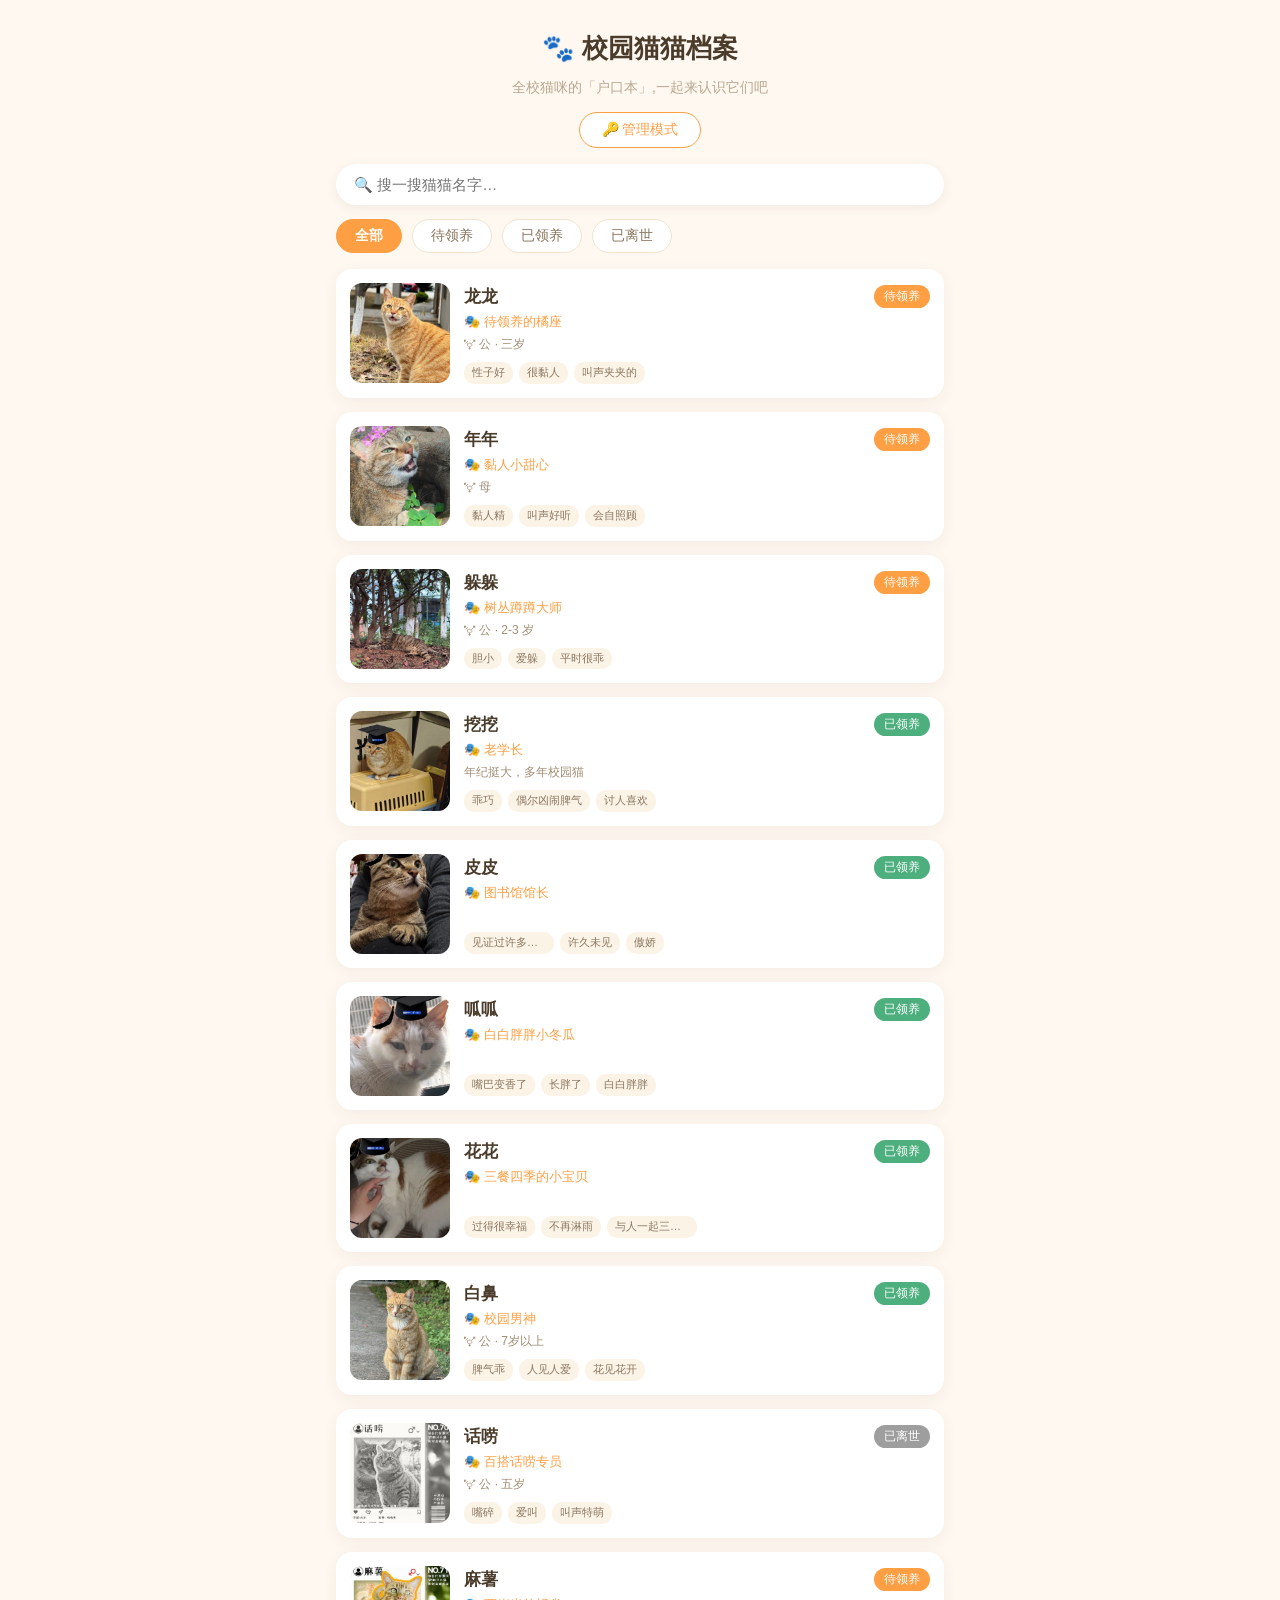
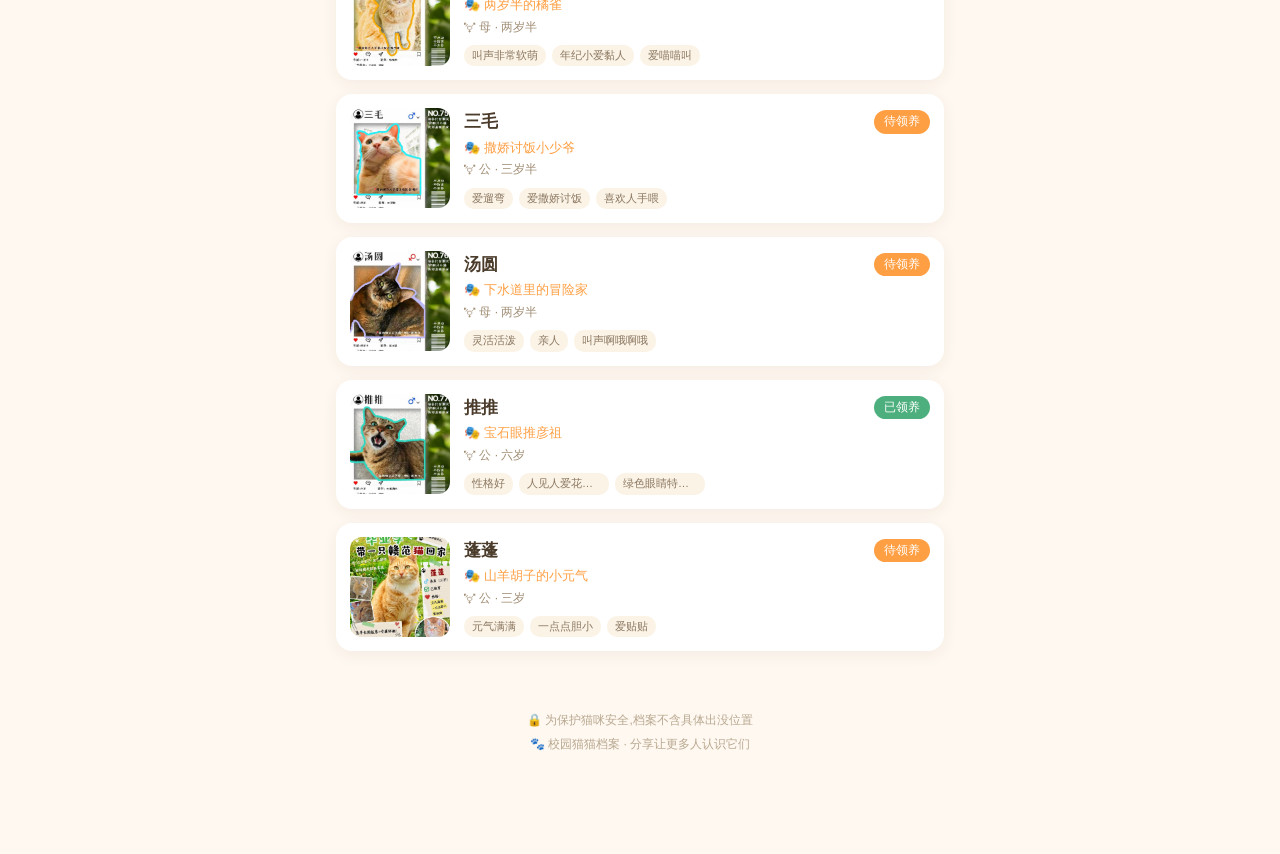
==== index.html @ cf258657 "fix: 重命名 app-v2.js 彻底绕过 CDN 缓存" ====
<!DOCTYPE html>
<html lang="zh-CN">
<head>
    <meta charset="UTF-8">
    <meta name="viewport" content="width=device-width, initial-scale=1.0, viewport-fit=cover">
    <meta name="description" content="校园猫猫档案 - 全校猫咪的户口本,认识每一只校园猫咪">
    <title>🐾 校园猫猫档案</title>
    <link rel="stylesheet" href="styles.css">
</head>
<body>

    <header class="header">
        <h1 class="header-title">🐾 校园猫猫档案</h1>
        <p class="header-sub">全校猫咪的「户口本」,一起来认识它们吧</p>
        <button class="admin-toggle" id="adminToggle">🔑 管理模式</button>
    </header>

    <div class="search-box">
        <input id="searchInput" class="search-input" type="search" placeholder="🔍 搜一搜猫猫名字…" autocomplete="off">
    </div>

    <nav class="filters" id="filters">
        <button class="chip active" data-filter="全部">全部</button>
        <button class="chip" data-filter="待领养">待领养</button>
        <button class="chip" data-filter="已领养">已领养</button>
        <button class="chip" data-filter="已离世">已离世</button>
    </nav>

    <div class="loading" id="loadingBox">🐾 正在加载档案…</div>
    <div class="error-box hidden" id="errorBox">数据加载失败</div>

    <main class="list" id="catList"></main>

    <div class="empty hidden" id="emptyBox">
        <div class="empty-icon">🐱</div>
        <p>没有找到符合条件的猫猫</p>
    </div>

    <footer class="footer">
        <p>🔒 为保护猫咪安全,档案不含具体出没位置</p>
        <p>🐾 校园猫猫档案 · 分享让更多人认识它们</p>
    </footer>

    <!-- 详情弹层 -->
    <div class="modal hidden" id="detailModal">
        <div class="modal-content" id="modalContent"></div>
    </div>

    <!-- 密码弹层 -->
    <div class="modal modal-narrow hidden" id="passwordModal">
        <div class="modal-content">
            <button class="modal-close" id="passwordClose">✕</button>
            <div style="padding: 20px;">
                <div class="form-title">🔑 管理模式</div>
                <p class="form-tip">输入管理员密码后可新增、编辑、删除猫猫档案</p>
                <input id="passwordInput" class="form-input" type="password" placeholder="管理员密码" autocomplete="off" style="border:1px solid #E3D3B8;">
                <div class="form-error hidden" id="passwordError"></div>
                <div class="btn-row" style="margin-top: 16px;">
                    <button class="btn-ghost" id="passwordCancel">取消</button>
                    <button class="btn-primary" id="passwordConfirm">进入管理</button>
                </div>
                <div style="margin-top: 16px; padding-top: 16px; border-top: 1px dashed #F3E9D8; font-size: 12px; color: #B8A890; line-height: 1.6;">
                    ⚙️ 首次使用需在 <code>config.js</code> 中填入 GitHub Token。<br>
                    Token 权限:Contents (Read and Write)。
                </div>
            </div>
        </div>
    </div>

    <!-- 编辑弹层 -->
    <div class="modal hidden" id="editModal">
        <div class="modal-content" id="editContent"></div>
    </div>

    <script src="config.js?v=2"></script>
    <script src="data.js?v=2"></script>
    <script src="app-v2.js"></script>
</body>
</html>
---- styles.css ----
/* styles.css —— 校园猫猫档案网页版样式(暖橙主题) */
* {
    margin: 0;
    padding: 0;
    box-sizing: border-box;
    -webkit-tap-highlight-color: transparent;
}

:root {
    --primary: #FF9F43;
    --bg: #FFF8F0;
    --text: #4A3B2A;
    --text-sub: #A08D74;
    --text-light: #B8A890;
    --card: #FFFFFF;
    --green: #4CAF7D;
    --gray: #9E9E9E;
    --blue: #8E9BC4;
    --danger: #D9534F;
}

html { font-size: 16px; }

body {
    font-family: -apple-system, BlinkMacSystemFont, "PingFang SC", "Hiragino Sans GB",
        "Microsoft YaHei", "Helvetica Neue", Arial, sans-serif;
    background: var(--bg);
    color: var(--text);
    line-height: 1.6;
    max-width: 640px;
    margin: 0 auto;
    min-height: 100vh;
    padding-bottom: 80px;
}

img { display: block; max-width: 100%; }

.header {
    padding: 28px 20px 16px;
    text-align: center;
    position: relative;
}
.header-title {
    font-size: 26px;
    font-weight: 800;
    color: var(--text);
}
.header-sub {
    margin-top: 6px;
    font-size: 14px;
    color: var(--text-light);
}

.admin-toggle {
    margin-top: 14px;
    padding: 8px 22px;
    border-radius: 20px;
    border: 1.5px solid var(--primary);
    background: #fff;
    color: var(--primary);
    font-size: 14px;
    cursor: pointer;
}
.admin-toggle.admin-active {
    background: var(--text);
    border-color: var(--text);
    color: #fff;
}

.search-box { padding: 0 16px 14px; }
.search-input {
    width: 100%;
    padding: 12px 18px;
    font-size: 15px;
    border: none;
    border-radius: 24px;
    background: var(--card);
    box-shadow: 0 3px 12px rgba(74, 59, 42, 0.07);
    outline: none;
    color: var(--text);
}

.filters {
    display: flex;
    gap: 10px;
    padding: 0 16px 16px;
    flex-wrap: wrap;
}
.chip {
    padding: 7px 18px;
    border-radius: 20px;
    border: 1px solid #F0E4D2;
    background: var(--card);
    color: #8A7760;
    font-size: 14px;
    cursor: pointer;
}
.chip.active {
    background: var(--primary);
    border-color: var(--primary);
    color: #fff;
    font-weight: 600;
}

.list {
    padding: 0 16px;
    display: flex;
    flex-direction: column;
    gap: 14px;
}
.cat-card {
    display: flex;
    padding: 14px;
    background: var(--card);
    border-radius: 16px;
    box-shadow: 0 4px 16px rgba(74, 59, 42, 0.06);
    cursor: pointer;
    position: relative;
}
.cat-card:active { transform: scale(0.98); }
.cat-photo-wrap {
    width: 100px;
    height: 100px;
    flex-shrink: 0;
    border-radius: 12px;
    overflow: hidden;
    background: #F5EDDF;
}
.cat-photo {
    width: 100%;
    height: 100%;
    object-fit: cover;
}
.cat-photo.passed { filter: grayscale(100%); opacity: 0.75; }
.cat-info {
    flex: 1;
    min-width: 0;
    margin-left: 14px;
    display: flex;
    flex-direction: column;
}
.cat-name-row {
    display: flex;
    align-items: center;
    justify-content: space-between;
    gap: 8px;
}
.cat-name {
    font-size: 17px;
    font-weight: 700;
    overflow: hidden;
    text-overflow: ellipsis;
    white-space: nowrap;
}
.badge {
    flex-shrink: 0;
    font-size: 12px;
    color: #fff;
    padding: 2px 10px;
    border-radius: 12px;
}
.badge-adoptable { background: var(--primary); }
.badge-adopted { background: var(--green); }
.badge-passed { background: var(--gray); }
.badge-other { background: var(--blue); }
.cat-title {
    margin-top: 2px;
    font-size: 13px;
    color: var(--primary);
    overflow: hidden;
    text-overflow: ellipsis;
    white-space: nowrap;
}
.cat-meta {
    margin-top: 2px;
    font-size: 12px;
    color: var(--text-sub);
}
.cat-tags {
    margin-top: auto;
    padding-top: 8px;
    display: flex;
    flex-wrap: wrap;
    gap: 6px;
}
.cat-tag {
    font-size: 11px;
    color: #8A7760;
    background: #FBF3E6;
    padding: 2px 8px;
    border-radius: 10px;
    max-width: 90px;
    overflow: hidden;
    text-overflow: ellipsis;
    white-space: nowrap;
}
.card-edit {
    position: absolute;
    top: 10px;
    right: 10px;
    padding: 4px 12px;
    background: rgba(255, 159, 67, 0.95);
    color: #fff;
    border: none;
    border-radius: 12px;
    font-size: 12px;
    cursor: pointer;
}

.empty {
    padding: 60px 20px;
    text-align: center;
    color: var(--text-light);
}
.empty-icon { font-size: 50px; margin-bottom: 12px; }

.loading, .error-box {
    text-align: center;
    padding: 40px 20px;
    color: var(--text-light);
    font-size: 14px;
}
.error-box { color: var(--danger); }

.modal {
    position: fixed;
    inset: 0;
    background: rgba(0, 0, 0, 0.5);
    z-index: 100;
    display: flex;
    align-items: flex-end;
    justify-content: center;
}
.modal-narrow { align-items: center; }
.modal-content {
    position: relative;
    width: 100%;
    max-width: 640px;
    max-height: 90vh;
    overflow-y: auto;
    background: var(--bg);
    border-radius: 20px 20px 0 0;
    animation: slideUp 0.25s ease-out;
}
.modal-narrow .modal-content {
    max-width: 480px;
    border-radius: 20px;
    margin: 0 16px;
    max-height: none;
}
@keyframes slideUp {
    from { transform: translateY(40px); opacity: 0.6; }
    to { transform: translateY(0); opacity: 1; }
}
.modal-close {
    position: absolute;
    top: 14px;
    right: 14px;
    width: 34px;
    height: 34px;
    border-radius: 50%;
    background: rgba(0, 0, 0, 0.45);
    color: #fff;
    border: none;
    font-size: 18px;
    line-height: 32px;
    text-align: center;
    cursor: pointer;
    z-index: 5;
}

.detail-hero {
    position: relative;
    height: 320px;
    overflow: hidden;
    background: #F5EDDF;
}
.detail-photo {
    width: 100%;
    height: 100%;
    object-fit: cover;
}
.detail-photo.passed { filter: grayscale(100%); opacity: 0.7; }
.detail-photo.placeholder {
    width: 100%;
    height: 100%;
    display: flex;
    align-items: center;
    justify-content: center;
    font-size: 100px;
    background: linear-gradient(135deg, #FFE9CF 0%, #FFC98F 100%);
    color: rgba(255, 255, 255, 0.5);
}
.detail-mask {
    position: absolute;
    left: 0;
    right: 0;
    bottom: 0;
    height: 120px;
    background: linear-gradient(transparent, rgba(0, 0, 0, 0.55));
}
.detail-hero-info {
    position: absolute;
    left: 20px;
    right: 20px;
    bottom: 16px;
    color: #fff;
}
.detail-name-row {
    display: flex;
    align-items: center;
    gap: 10px;
}
.detail-name {
    font-size: 26px;
    font-weight: 800;
    text-shadow: 0 2px 8px rgba(0, 0, 0, 0.4);
}
.detail-title {
    margin-top: 4px;
    font-size: 15px;
    color: #FFE9CF;
    text-shadow: 0 2px 6px rgba(0, 0, 0, 0.4);
}
.detail-card {
    background: var(--card);
    border-radius: 16px;
    padding: 16px 18px;
    margin: 14px 16px 0;
    box-shadow: 0 4px 16px rgba(74, 59, 42, 0.05);
}
.detail-section-title {
    font-size: 15px;
    font-weight: 700;
    margin-bottom: 10px;
}
.detail-info-row {
    display: flex;
    padding: 7px 0;
    border-bottom: 1px dashed #F3E9D8;
    font-size: 14px;
}
.detail-info-row:last-child { border-bottom: none; }
.detail-label { width: 96px; color: var(--text-sub); flex-shrink: 0; }
.detail-value { flex: 1; }
.detail-value.neutered-yes { color: var(--green); font-weight: 600; }
.detail-value.neutered-no { color: #E5734F; font-weight: 600; }

.detail-tags {
    display: flex;
    flex-wrap: wrap;
    gap: 8px;
}
.detail-tag {
    background: #FFF1DC;
    color: #C97B2D;
    font-size: 13px;
    padding: 5px 14px;
    border-radius: 16px;
}

.story-item {
    display: flex;
    align-items: flex-start;
    margin-bottom: 8px;
    font-size: 14px;
}
.story-dot { margin-right: 8px; flex-shrink: 0; }

.detail-source {
    margin: 12px 16px 0;
    font-size: 12px;
    color: var(--text-light);
}
.memorial {
    margin: 14px 16px;
    padding: 14px;
    background: #F3F0EB;
    border-radius: 12px;
    text-align: center;
    color: #9A8F80;
    font-size: 13px;
}

.form-card {
    background: var(--card);
    border-radius: 16px;
    padding: 20px;
}
.form-title {
    font-size: 18px;
    font-weight: 700;
    margin-bottom: 14px;
}
.form-tip {
    font-size: 13px;
    color: var(--text-sub);
    margin-bottom: 16px;
}
.form-error {
    color: var(--danger);
    font-size: 13px;
    margin-top: 10px;
    padding: 10px;
    background: #FFF7F7;
    border-radius: 8px;
}
.form-row {
    display: flex;
    align-items: center;
    min-height: 50px;
    border-bottom: 1px dashed #F3E9D8;
}
.form-row:last-child { border-bottom: none; }
.form-row-switch { justify-content: space-between; }
.form-label {
    width: 96px;
    color: var(--text-sub);
    font-size: 14px;
    flex-shrink: 0;
}
.form-input, .form-select, .form-textarea {
    flex: 1;
    border: 1px solid transparent;
    border-radius: 8px;
    padding: 8px 10px;
    font-size: 14px;
    color: var(--text);
    background: transparent;
    font-family: inherit;
    outline: none;
    min-width: 0;
}
.form-input:focus, .form-select:focus, .form-textarea:focus {
    border-color: var(--primary);
    background: #FFFCF7;
}
.form-textarea {
    width: 100%;
    margin-top: 6px;
    min-height: 80px;
    resize: vertical;
    box-sizing: border-box;
}
.form-block {
    padding: 12px 0;
    border-bottom: 1px dashed #F3E9D8;
}
.form-block:last-child { border-bottom: none; }
.required { color: var(--danger); }
.form-hint { font-size: 12px; color: var(--text-light); }

.photo-grid {
    display: grid;
    grid-template-columns: repeat(3, 1fr);
    gap: 10px;
    margin-bottom: 12px;
}
.photo-grid-item {
    position: relative;
    aspect-ratio: 1/1;
    border-radius: 12px;
    overflow: hidden;
    background: #F5EDDF;
}
.photo-grid-img {
    width: 100%;
    height: 100%;
    object-fit: cover;
}
.photo-grid-del {
    position: absolute;
    top: 4px;
    right: 4px;
    width: 28px;
    height: 28px;
    border-radius: 50%;
    background: rgba(0, 0, 0, 0.55);
    color: #fff;
    border: none;
    font-size: 14px;
    line-height: 26px;
    text-align: center;
    cursor: pointer;
}
.photo-add-btn {
    aspect-ratio: 1/1;
    display: flex;
    flex-direction: column;
    align-items: center;
    justify-content: center;
    border: 2px dashed #E3D3B8;
    border-radius: 12px;
    background: #FFFCF7;
    color: var(--text-light);
    cursor: pointer;
    font-size: 13px;
}
.photo-add-btn span:first-child {
    font-size: 36px;
    line-height: 1;
}

.btn-row {
    display: flex;
    gap: 12px;
    margin-top: 18px;
    justify-content: flex-end;
}
.btn-primary {
    padding: 10px 24px;
    border: none;
    border-radius: 22px;
    background: var(--primary);
    color: #fff;
    font-size: 14px;
    font-weight: 600;
    cursor: pointer;
}
.btn-primary:disabled { opacity: 0.6; cursor: not-allowed; }
.btn-ghost {
    padding: 10px 20px;
    border-radius: 22px;
    border: 1.5px solid #E3D3B8;
    background: #fff;
    color: #8A7760;
    font-size: 14px;
    cursor: pointer;
}
.btn-danger {
    border-color: #F5C6C3;
    color: var(--danger);
    background: #FFF7F6;
}

.footer {
    margin-top: 40px;
    padding: 20px;
    text-align: center;
    color: var(--text-light);
    font-size: 12px;
}
.footer p + p { margin-top: 4px; }

.hidden { display: none !important; }
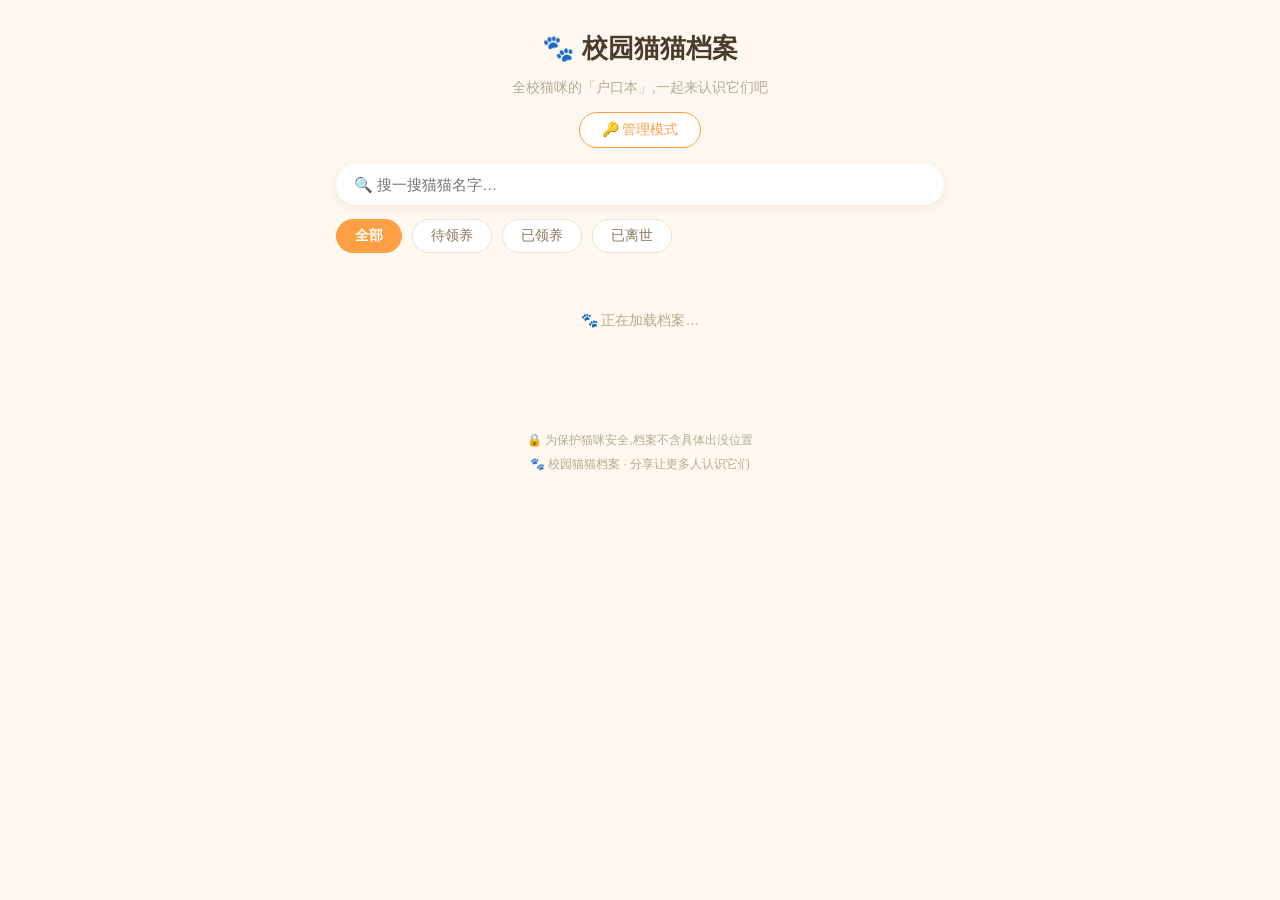
==== commit 35fdedbc: "fix: 编辑按钮改深蓝(不与橙色徽章冲突) + 加 UI 填 token 入口" ====
--- a/index.html
+++ b/index.html
@@ -5,7 +5,7 @@
     <meta name="viewport" content="width=device-width, initial-scale=1.0, viewport-fit=cover">
     <meta name="description" content="校园猫猫档案 - 全校猫咪的户口本,认识每一只校园猫咪">
     <title>🐾 校园猫猫档案</title>
-    <link rel="stylesheet" href="styles.css">
+    <link rel="stylesheet" href="styles.css?v=2">
 </head>
 <body>
 
@@ -13,7 +13,32 @@
         <h1 class="header-title">🐾 校园猫猫档案</h1>
         <p class="header-sub">全校猫咪的「户口本」,一起来认识它们吧</p>
         <button class="admin-toggle" id="adminToggle">🔑 管理模式</button>
+        <button class="admin-add-btn hidden" id="adminAddBtn">➕ 新增猫咪</button>
+        <button class="admin-token-btn hidden" id="adminTokenBtn">⚙️ 设置 GitHub Token</button>
     </header>
+
+    <!-- 设置 Token 弹层 -->
+    <div class="modal modal-narrow hidden" id="tokenModal">
+        <div class="modal-mask" id="tokenMask"></div>
+        <div class="modal-content" style="padding: 20px;">
+            <div class="form-title">⚙️ 设置 GitHub Token</div>
+            <p class="form-tip">
+                在 GitHub → Settings → Developer settings → Personal access tokens 创建一个 token<br>
+                <b>权限</b>:Contents (Read and Write)<br>
+                <b>选仓库</b>:campus-cat-web
+            </p>
+            <input id="tokenInput" class="form-input" type="password" placeholder="ghp_xxxxxxxxxxxxx" style="border:1px solid #E3D3B8;">
+            <p class="form-tip" style="margin-top: 12px; font-size: 12px;">
+                Token 只存在你的浏览器,<b>不会上传到任何服务器</b>
+            </p>
+            <p class="form-error hidden" id="tokenError"></p>
+            <div class="btn-row" style="margin-top: 16px;">
+                <button class="btn-ghost" id="tokenDelete">清除 Token</button>
+                <button class="btn-ghost" id="tokenCancel">取消</button>
+                <button class="btn-primary" id="tokenSave">保存 Token</button>
+            </div>
+        </div>
+    </div>
 
     <div class="search-box">
         <input id="searchInput" class="search-input" type="search" placeholder="🔍 搜一搜猫猫名字…" autocomplete="off">
--- a/styles.css
+++ b/styles.css
@@ -66,6 +66,27 @@
     border-color: var(--text);
     color: #fff;
 }
+.admin-add-btn {
+    margin-top: 10px;
+    padding: 8px 22px;
+    border-radius: 20px;
+    border: 1.5px solid var(--green);
+    background: #fff;
+    color: var(--green);
+    font-size: 14px;
+    cursor: pointer;
+    font-weight: 600;
+}
+.admin-token-btn {
+    margin-top: 8px;
+    padding: 6px 16px;
+    border-radius: 20px;
+    border: 1.5px solid #8E9BC4;
+    background: #fff;
+    color: #8E9BC4;
+    font-size: 13px;
+    cursor: pointer;
+}
 
 .search-box { padding: 0 16px 14px; }
 .search-input {
@@ -199,12 +220,15 @@
     top: 10px;
     right: 10px;
     padding: 4px 12px;
-    background: rgba(255, 159, 67, 0.95);
-    color: #fff;
-    border: none;
+    background: #4A6FA5;          /* 深蓝色,跟所有徽章颜色都不同 */
+    color: #fff;
+    border: 2px solid #fff;        /* 白色边框,从照片上更醒目 */
     border-radius: 12px;
     font-size: 12px;
-    cursor: pointer;
+    font-weight: 600;
+    box-shadow: 0 2px 6px rgba(0, 0, 0, 0.15);
+    cursor: pointer;
+    z-index: 5;                    /* 永远在徽章上面 */
 }
 
 .empty {
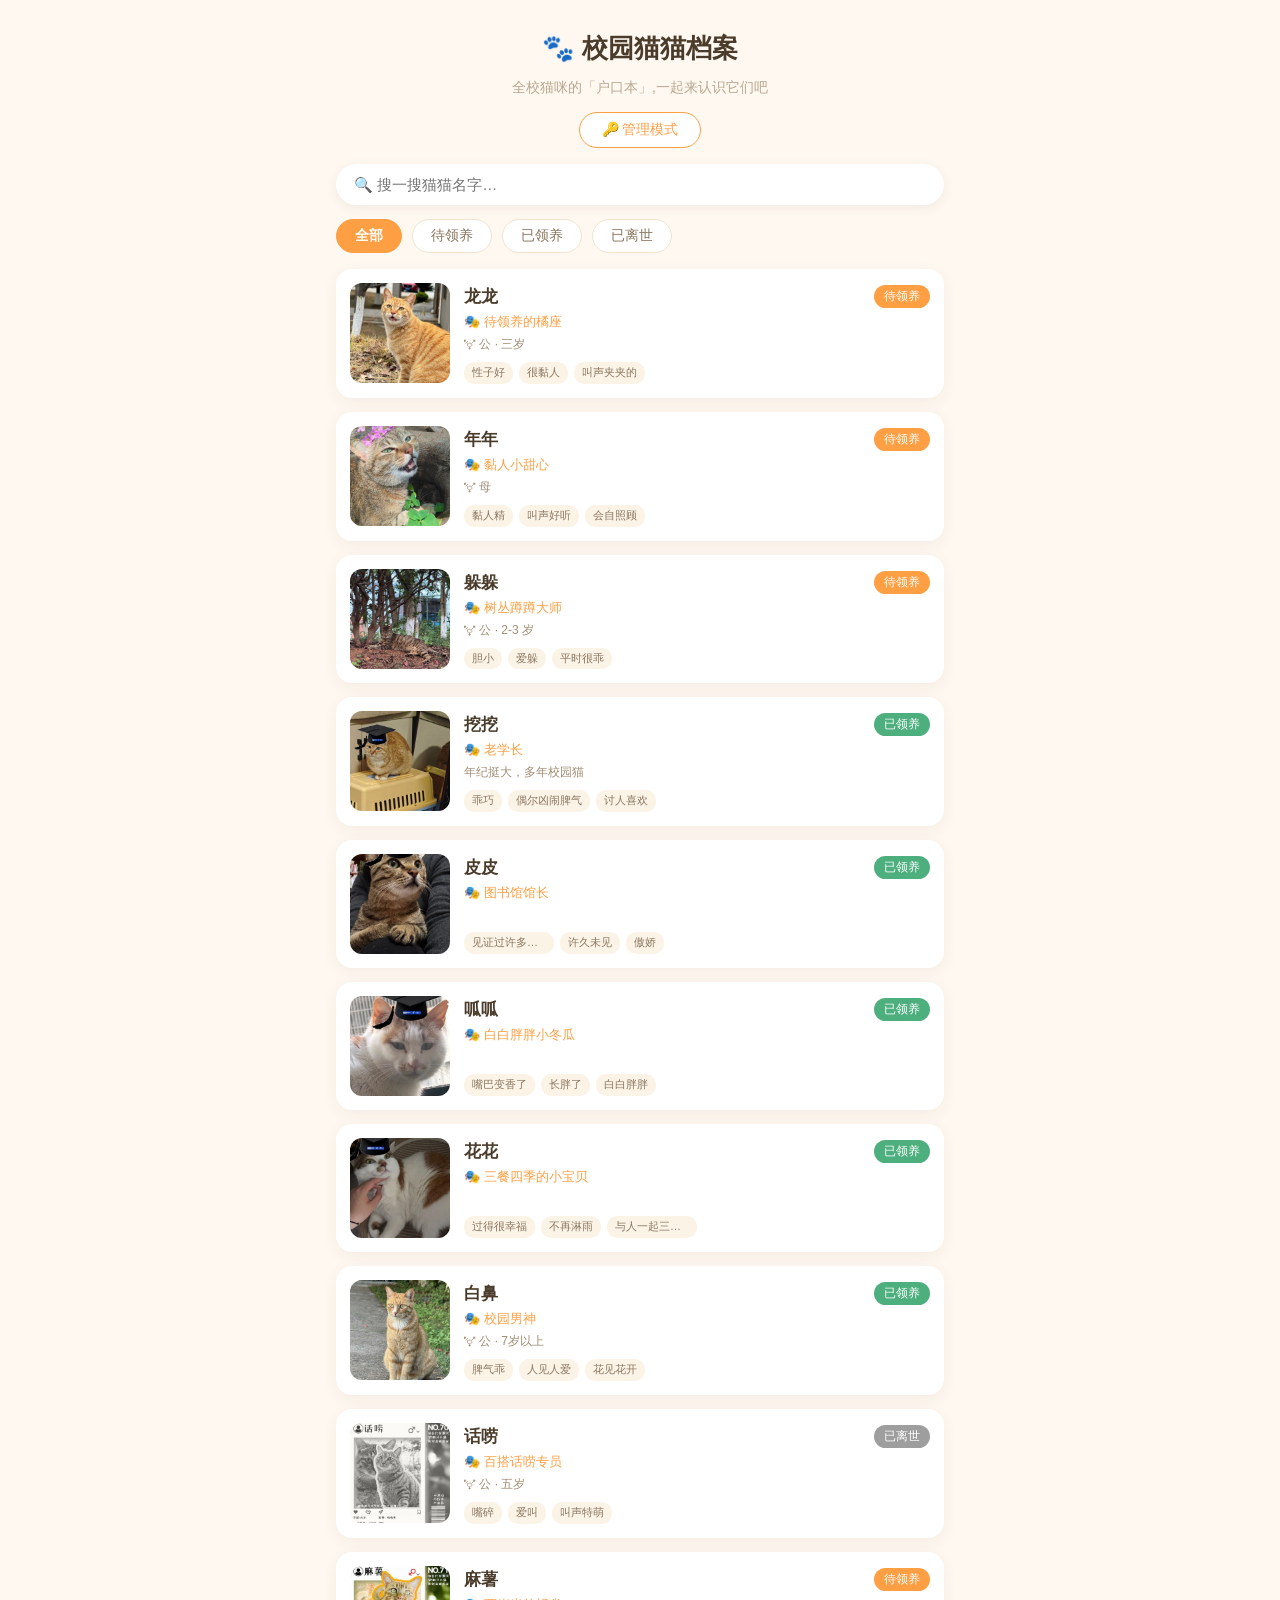
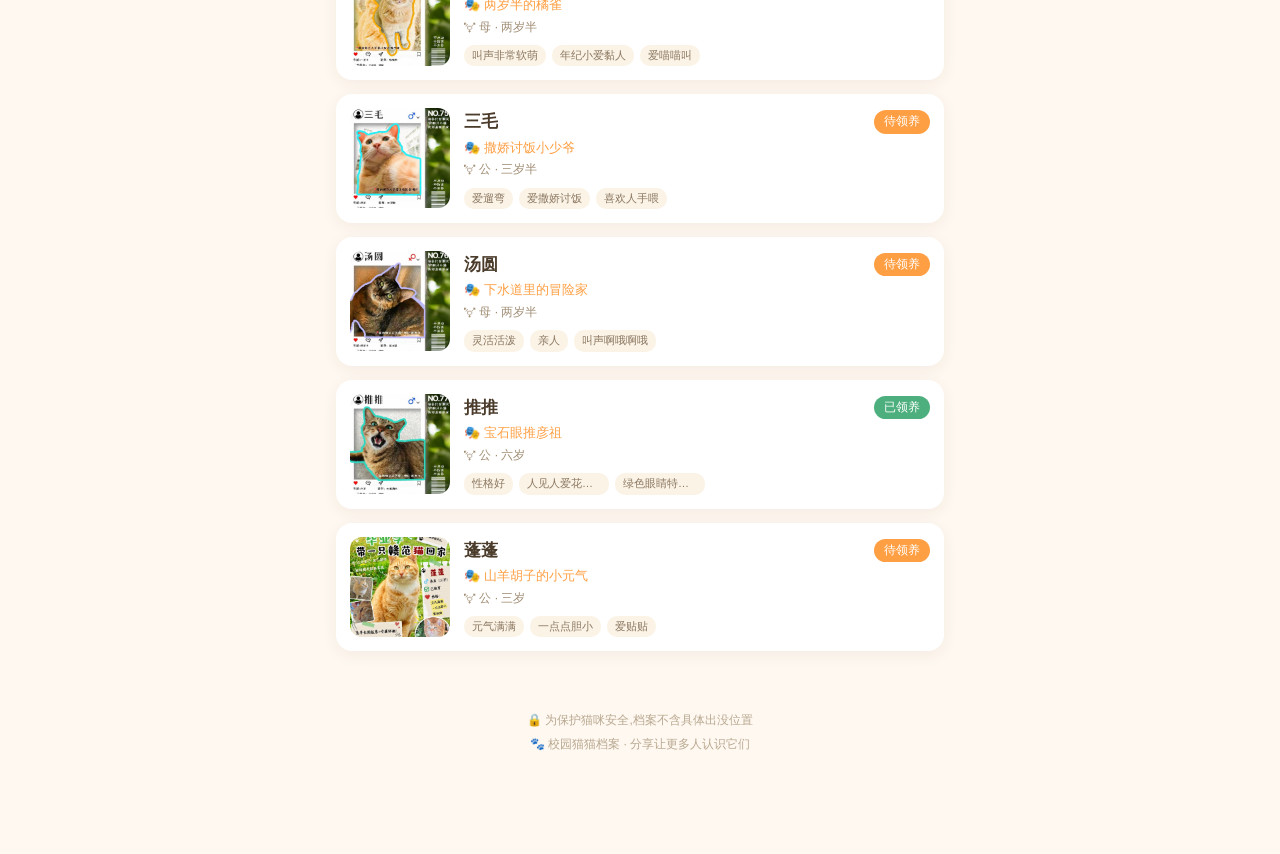
==== commit a580b81c: "fix: 恢复档案加载和管理模式入口" ====
--- a/index.html
+++ b/index.html
@@ -1,104 +1,103 @@
-<!DOCTYPE html>
-<html lang="zh-CN">
-<head>
-    <meta charset="UTF-8">
-    <meta name="viewport" content="width=device-width, initial-scale=1.0, viewport-fit=cover">
-    <meta name="description" content="校园猫猫档案 - 全校猫咪的户口本,认识每一只校园猫咪">
-    <title>🐾 校园猫猫档案</title>
-    <link rel="stylesheet" href="styles.css?v=2">
-</head>
-<body>
-
-    <header class="header">
-        <h1 class="header-title">🐾 校园猫猫档案</h1>
-        <p class="header-sub">全校猫咪的「户口本」,一起来认识它们吧</p>
-        <button class="admin-toggle" id="adminToggle">🔑 管理模式</button>
-        <button class="admin-add-btn hidden" id="adminAddBtn">➕ 新增猫咪</button>
-        <button class="admin-token-btn hidden" id="adminTokenBtn">⚙️ 设置 GitHub Token</button>
-    </header>
-
-    <!-- 设置 Token 弹层 -->
-    <div class="modal modal-narrow hidden" id="tokenModal">
-        <div class="modal-mask" id="tokenMask"></div>
-        <div class="modal-content" style="padding: 20px;">
-            <div class="form-title">⚙️ 设置 GitHub Token</div>
-            <p class="form-tip">
-                在 GitHub → Settings → Developer settings → Personal access tokens 创建一个 token<br>
-                <b>权限</b>:Contents (Read and Write)<br>
-                <b>选仓库</b>:campus-cat-web
-            </p>
-            <input id="tokenInput" class="form-input" type="password" placeholder="ghp_xxxxxxxxxxxxx" style="border:1px solid #E3D3B8;">
-            <p class="form-tip" style="margin-top: 12px; font-size: 12px;">
-                Token 只存在你的浏览器,<b>不会上传到任何服务器</b>
-            </p>
-            <p class="form-error hidden" id="tokenError"></p>
-            <div class="btn-row" style="margin-top: 16px;">
-                <button class="btn-ghost" id="tokenDelete">清除 Token</button>
-                <button class="btn-ghost" id="tokenCancel">取消</button>
-                <button class="btn-primary" id="tokenSave">保存 Token</button>
-            </div>
-        </div>
-    </div>
-
-    <div class="search-box">
-        <input id="searchInput" class="search-input" type="search" placeholder="🔍 搜一搜猫猫名字…" autocomplete="off">
-    </div>
-
-    <nav class="filters" id="filters">
-        <button class="chip active" data-filter="全部">全部</button>
-        <button class="chip" data-filter="待领养">待领养</button>
-        <button class="chip" data-filter="已领养">已领养</button>
-        <button class="chip" data-filter="已离世">已离世</button>
-    </nav>
-
-    <div class="loading" id="loadingBox">🐾 正在加载档案…</div>
-    <div class="error-box hidden" id="errorBox">数据加载失败</div>
-
-    <main class="list" id="catList"></main>
-
-    <div class="empty hidden" id="emptyBox">
-        <div class="empty-icon">🐱</div>
-        <p>没有找到符合条件的猫猫</p>
-    </div>
-
-    <footer class="footer">
-        <p>🔒 为保护猫咪安全,档案不含具体出没位置</p>
-        <p>🐾 校园猫猫档案 · 分享让更多人认识它们</p>
-    </footer>
-
-    <!-- 详情弹层 -->
-    <div class="modal hidden" id="detailModal">
-        <div class="modal-content" id="modalContent"></div>
-    </div>
-
-    <!-- 密码弹层 -->
-    <div class="modal modal-narrow hidden" id="passwordModal">
-        <div class="modal-content">
-            <button class="modal-close" id="passwordClose">✕</button>
-            <div style="padding: 20px;">
-                <div class="form-title">🔑 管理模式</div>
-                <p class="form-tip">输入管理员密码后可新增、编辑、删除猫猫档案</p>
-                <input id="passwordInput" class="form-input" type="password" placeholder="管理员密码" autocomplete="off" style="border:1px solid #E3D3B8;">
-                <div class="form-error hidden" id="passwordError"></div>
-                <div class="btn-row" style="margin-top: 16px;">
-                    <button class="btn-ghost" id="passwordCancel">取消</button>
-                    <button class="btn-primary" id="passwordConfirm">进入管理</button>
-                </div>
-                <div style="margin-top: 16px; padding-top: 16px; border-top: 1px dashed #F3E9D8; font-size: 12px; color: #B8A890; line-height: 1.6;">
-                    ⚙️ 首次使用需在 <code>config.js</code> 中填入 GitHub Token。<br>
-                    Token 权限:Contents (Read and Write)。
-                </div>
-            </div>
-        </div>
-    </div>
-
-    <!-- 编辑弹层 -->
-    <div class="modal hidden" id="editModal">
-        <div class="modal-content" id="editContent"></div>
-    </div>
-
-    <script src="config.js?v=2"></script>
-    <script src="data.js?v=2"></script>
-    <script src="app-v2.js"></script>
-</body>
+<!DOCTYPE html>
+<html lang="zh-CN">
+<head>
+    <meta charset="UTF-8">
+    <meta name="viewport" content="width=device-width, initial-scale=1.0, viewport-fit=cover">
+    <meta name="description" content="校园猫猫档案 - 全校猫咪的户口本,认识每一只校园猫咪">
+    <title>🐾 校园猫猫档案</title>
+    <link rel="stylesheet" href="styles.css?v=4">
+</head>
+<body>
+
+    <header class="header">
+        <h1 class="header-title">🐾 校园猫猫档案</h1>
+        <p class="header-sub">全校猫咪的「户口本」,一起来认识它们吧</p>
+        <button class="admin-toggle" id="adminToggle">🔑 管理模式</button>
+        <button class="admin-add-btn hidden" id="adminAddBtn">➕ 新增猫咪</button>
+        <button class="admin-token-btn hidden" id="adminTokenBtn">⚙️ 设置 GitHub Token</button>
+    </header>
+
+    <!-- 设置 Token 弹层 -->
+    <div class="modal modal-narrow hidden" id="tokenModal">
+        <div class="modal-mask" id="tokenMask"></div>
+        <div class="modal-content" style="padding: 20px;">
+            <div class="form-title">⚙️ 设置 GitHub Token</div>
+            <p class="form-tip">
+                创建仅限 <b>cet6-jh/campus-cat-web</b> 的 Fine-grained Personal Access Token。<br>
+                <b>Repository permissions</b>：Contents → Read and write。
+            </p>
+            <input id="tokenInput" class="form-input" type="password" placeholder="ghp_xxxxxxxxxxxxx" style="border:1px solid #E3D3B8;">
+            <p class="form-tip" style="margin-top: 12px; font-size: 12px;">
+                Token 仅保存在当前浏览器，不会写入网站文件或上传到其他服务器。
+            </p>
+            <p class="form-error hidden" id="tokenError"></p>
+            <div class="btn-row" style="margin-top: 16px;">
+                <button class="btn-ghost" id="tokenDelete">清除 Token</button>
+                <button class="btn-ghost" id="tokenCancel">取消</button>
+                <button class="btn-primary" id="tokenSave">保存 Token</button>
+            </div>
+        </div>
+    </div>
+
+    <div class="search-box">
+        <input id="searchInput" class="search-input" type="search" placeholder="🔍 搜一搜猫猫名字…" autocomplete="off">
+    </div>
+
+    <nav class="filters" id="filters">
+        <button class="chip active" data-filter="全部">全部</button>
+        <button class="chip" data-filter="待领养">待领养</button>
+        <button class="chip" data-filter="已领养">已领养</button>
+        <button class="chip" data-filter="已离世">已离世</button>
+    </nav>
+
+    <div class="loading" id="loadingBox">🐾 正在加载档案…</div>
+    <div class="error-box hidden" id="errorBox">数据加载失败</div>
+
+    <main class="list" id="catList"></main>
+
+    <div class="empty hidden" id="emptyBox">
+        <div class="empty-icon">🐱</div>
+        <p>没有找到符合条件的猫猫</p>
+    </div>
+
+    <footer class="footer">
+        <p>🔒 为保护猫咪安全,档案不含具体出没位置</p>
+        <p>🐾 校园猫猫档案 · 分享让更多人认识它们</p>
+    </footer>
+
+    <!-- 详情弹层 -->
+    <div class="modal hidden" id="detailModal">
+        <div class="modal-content" id="modalContent"></div>
+    </div>
+
+    <!-- 密码弹层 -->
+    <div class="modal modal-narrow hidden" id="passwordModal">
+        <div class="modal-content">
+            <button class="modal-close" id="passwordClose">✕</button>
+            <div style="padding: 20px;">
+                <div class="form-title">🔑 管理模式</div>
+                <p class="form-tip">输入管理员密码后可新增、编辑、删除猫猫档案</p>
+                <input id="passwordInput" class="form-input" type="password" placeholder="管理员密码" autocomplete="off" style="border:1px solid #E3D3B8;">
+                <div class="form-error hidden" id="passwordError"></div>
+                <div class="btn-row" style="margin-top: 16px;">
+                    <button class="btn-ghost" id="passwordCancel">取消</button>
+                    <button class="btn-primary" id="passwordConfirm">进入管理</button>
+                </div>
+                <div style="margin-top: 16px; padding-top: 16px; border-top: 1px dashed #F3E9D8; font-size: 12px; color: #B8A890; line-height: 1.6;">
+                    ⚙️ 进入管理模式后，点击“设置 GitHub Token”即可启用保存。<br>
+                    Token 仅保存在当前浏览器，离开本机前请主动清除。
+                </div>
+            </div>
+        </div>
+    </div>
+
+    <!-- 编辑弹层 -->
+    <div class="modal hidden" id="editModal">
+        <div class="modal-content" id="editContent"></div>
+    </div>
+
+    <script src="config.js?v=4"></script>
+    <script src="data.js?v=4"></script>
+    <script src="app-v2.js?v=4"></script>
+</body>
 </html>
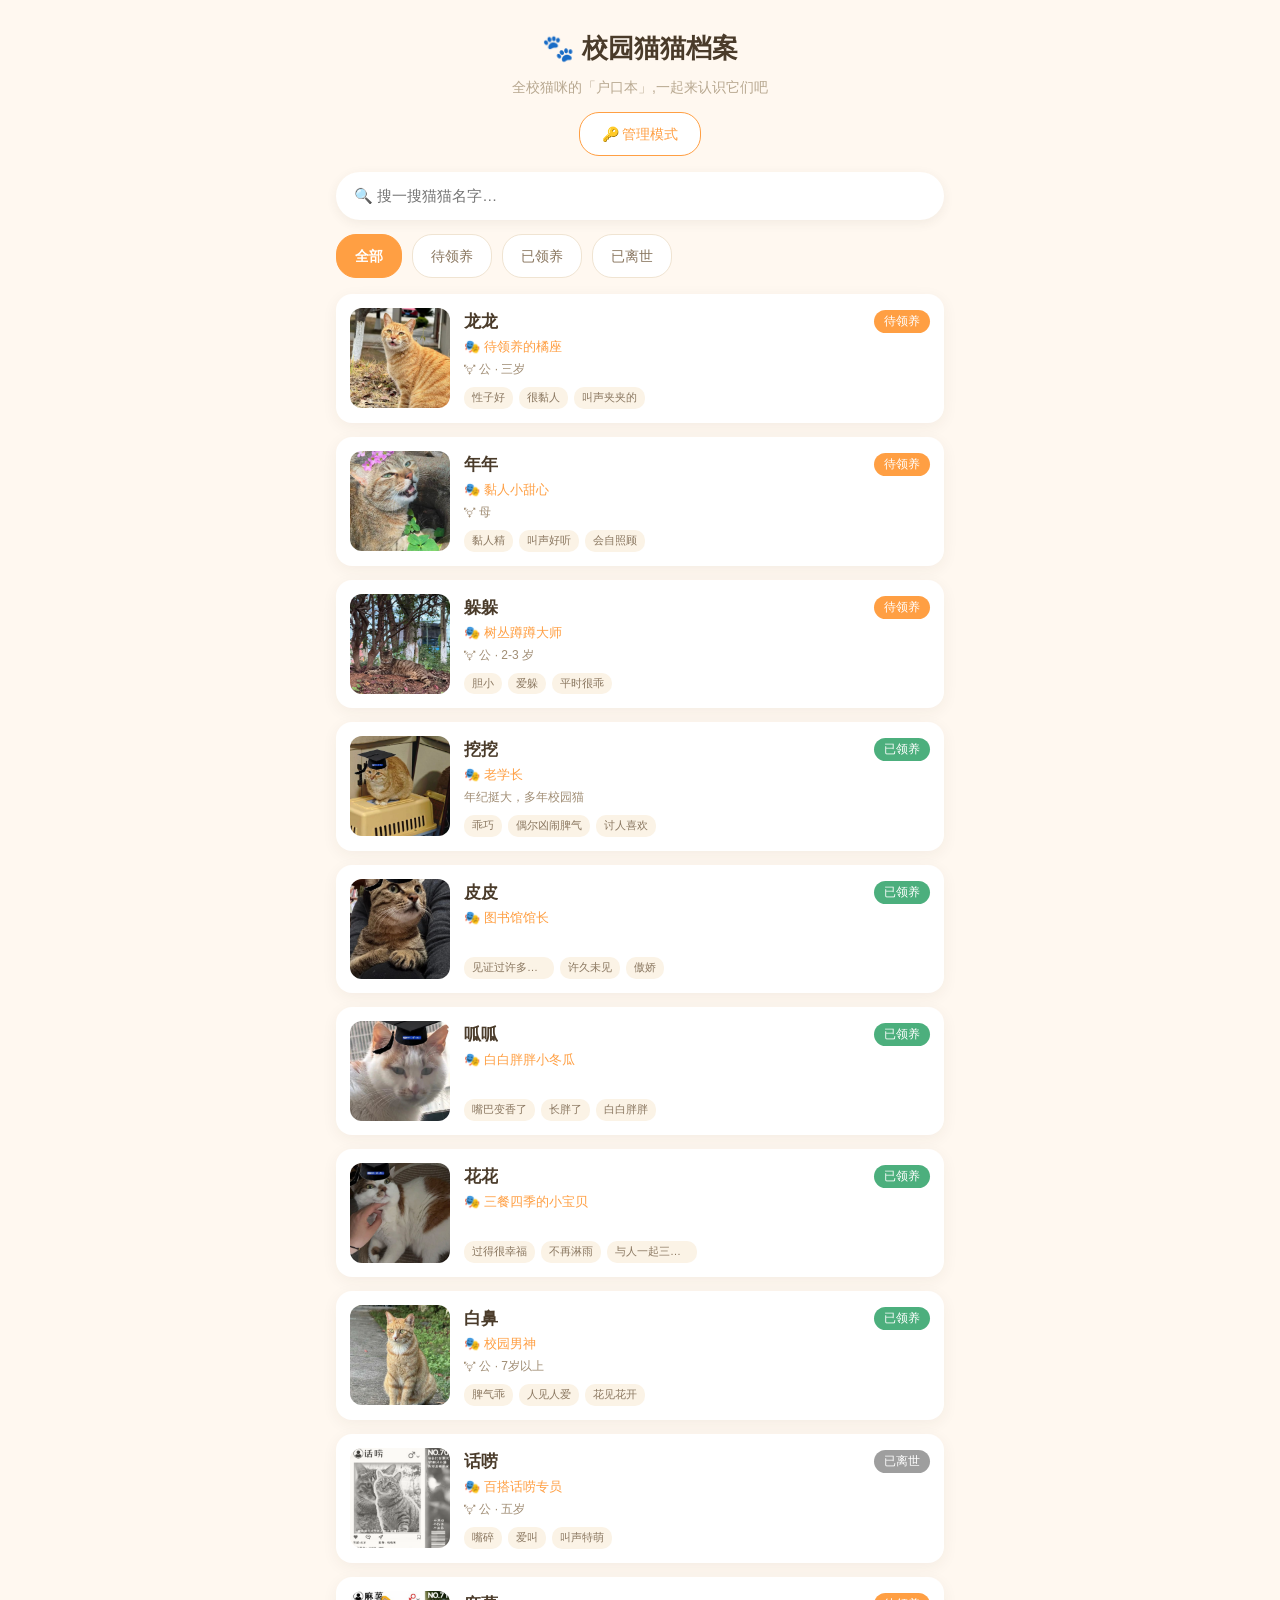
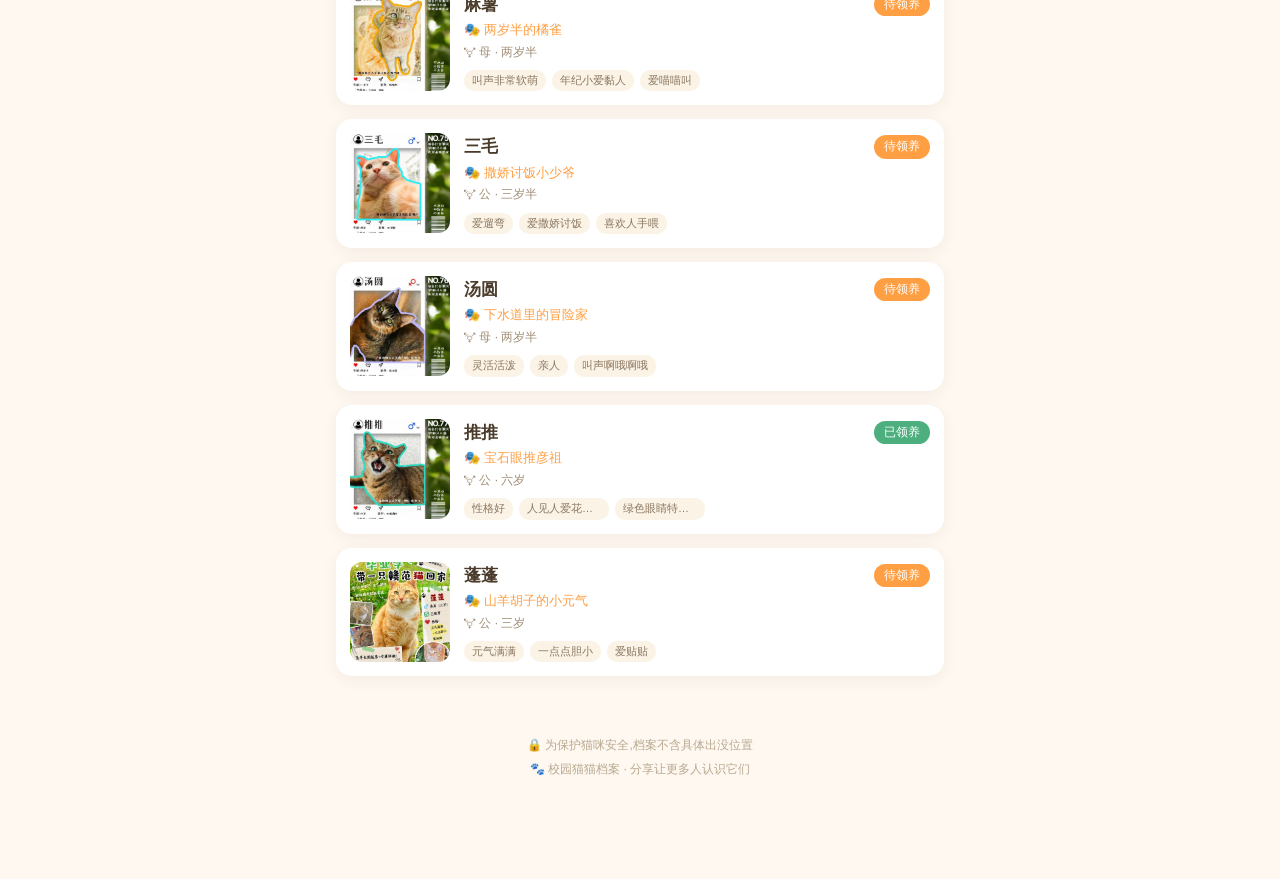
==== commit 05f24dcf: "fix: 优化移动端显示与令牌说明" ====
--- a/index.html
+++ b/index.html
@@ -1,11 +1,12 @@
 <!DOCTYPE html>
 <html lang="zh-CN">
 <head>
-    <meta charset="UTF-8">
+    <meta charset="UTF-8">
+    <meta name="format-detection" content="telephone=no, email=no, address=no">
     <meta name="viewport" content="width=device-width, initial-scale=1.0, viewport-fit=cover">
     <meta name="description" content="校园猫猫档案 - 全校猫咪的户口本,认识每一只校园猫咪">
     <title>🐾 校园猫猫档案</title>
-    <link rel="stylesheet" href="styles.css?v=4">
+    <link rel="stylesheet" href="styles.css?v=5">
 </head>
 <body>
 
@@ -26,9 +27,9 @@
                 创建仅限 <b>cet6-jh/campus-cat-web</b> 的 Fine-grained Personal Access Token。<br>
                 <b>Repository permissions</b>：Contents → Read and write。
             </p>
-            <input id="tokenInput" class="form-input" type="password" placeholder="ghp_xxxxxxxxxxxxx" style="border:1px solid #E3D3B8;">
+            <input id="tokenInput" class="form-input" type="password" placeholder="github_pat_…" autocomplete="off" autocapitalize="off" spellcheck="false" style="border:1px solid #E3D3B8;">
             <p class="form-tip" style="margin-top: 12px; font-size: 12px;">
-                Token 仅保存在当前浏览器，不会写入网站文件或上传到其他服务器。
+                同一设备、同一浏览器只需设置一次；换设备、换浏览器或清理浏览数据后才需重新设置。Token 不会写入网站文件。
             </p>
             <p class="form-error hidden" id="tokenError"></p>
             <div class="btn-row" style="margin-top: 16px;">
@@ -84,8 +85,8 @@
                     <button class="btn-primary" id="passwordConfirm">进入管理</button>
                 </div>
                 <div style="margin-top: 16px; padding-top: 16px; border-top: 1px dashed #F3E9D8; font-size: 12px; color: #B8A890; line-height: 1.6;">
-                    ⚙️ 进入管理模式后，点击“设置 GitHub Token”即可启用保存。<br>
-                    Token 仅保存在当前浏览器，离开本机前请主动清除。
+                    ⚙️ 密码只用于进入管理界面；保存资料仍需本浏览器已设置 GitHub Token。<br>
+                    Token 首次设置后会保存在本浏览器，不用每次编辑重复输入。
                 </div>
             </div>
         </div>
@@ -96,8 +97,8 @@
         <div class="modal-content" id="editContent"></div>
     </div>
 
-    <script src="config.js?v=4"></script>
-    <script src="data.js?v=4"></script>
-    <script src="app-v2.js?v=4"></script>
+    <script src="config.js?v=5"></script>
+    <script src="data.js?v=5"></script>
+    <script src="app-v2.js?v=5"></script>
 </body>
 </html>
--- a/styles.css
+++ b/styles.css
@@ -1,569 +1,615 @@
-/* styles.css —— 校园猫猫档案网页版样式(暖橙主题) */
-* {
-    margin: 0;
-    padding: 0;
-    box-sizing: border-box;
-    -webkit-tap-highlight-color: transparent;
+/* styles.css —— 校园猫猫档案网页版样式(暖橙主题) */
+* {
+    margin: 0;
+    padding: 0;
+    box-sizing: border-box;
+    -webkit-tap-highlight-color: transparent;
+}
+
+:root {
+    --primary: #FF9F43;
+    --bg: #FFF8F0;
+    --text: #4A3B2A;
+    --text-sub: #A08D74;
+    --text-light: #B8A890;
+    --card: #FFFFFF;
+    --green: #4CAF7D;
+    --gray: #9E9E9E;
+    --blue: #8E9BC4;
+    --danger: #D9534F;
+}
+
+html {
+    font-size: 16px;
+    -webkit-text-size-adjust: 100%;
+    text-size-adjust: 100%;
+}
+
+body {
+    font-family: -apple-system, BlinkMacSystemFont, "PingFang SC", "Hiragino Sans GB",
+        "Microsoft YaHei", "Helvetica Neue", Arial, sans-serif;
+    background: var(--bg);
+    color: var(--text);
+    line-height: 1.6;
+    max-width: 640px;
+    margin: 0 auto;
+    min-height: 100vh;
+    padding-bottom: 80px;
+}
+
+img { display: block; max-width: 100%; }
+button, input, textarea, select { font: inherit; }
+button { min-height: 44px; touch-action: manipulation; }
+input, textarea, select { font-size: 16px; }
+.form-tip, .form-error, .detail-value { overflow-wrap: anywhere; }
+
+.header {
+    padding: 28px 20px 16px;
+    text-align: center;
+    position: relative;
+}
+.header-title {
+    font-size: 26px;
+    font-weight: 800;
+    color: var(--text);
+}
+.header-sub {
+    margin-top: 6px;
+    font-size: 14px;
+    color: var(--text-light);
+}
+
+.admin-toggle {
+    margin-top: 14px;
+    padding: 8px 22px;
+    border-radius: 20px;
+    border: 1.5px solid var(--primary);
+    background: #fff;
+    color: var(--primary);
+    font-size: 14px;
+    cursor: pointer;
+}
+.admin-toggle.admin-active {
+    background: var(--text);
+    border-color: var(--text);
+    color: #fff;
+}
+.admin-add-btn {
+    margin-top: 10px;
+    padding: 8px 22px;
+    border-radius: 20px;
+    border: 1.5px solid var(--green);
+    background: #fff;
+    color: var(--green);
+    font-size: 14px;
+    cursor: pointer;
+    font-weight: 600;
+}
+.admin-token-btn {
+    margin-top: 8px;
+    padding: 6px 16px;
+    border-radius: 20px;
+    border: 1.5px solid #8E9BC4;
+    background: #fff;
+    color: #8E9BC4;
+    font-size: 13px;
+    cursor: pointer;
+}
+
+.search-box { padding: 0 16px 14px; }
+.search-input {
+    width: 100%;
+    padding: 12px 18px;
+    font-size: 15px;
+    border: none;
+    border-radius: 24px;
+    background: var(--card);
+    box-shadow: 0 3px 12px rgba(74, 59, 42, 0.07);
+    outline: none;
+    color: var(--text);
+}
+
+.filters {
+    display: flex;
+    gap: 10px;
+    padding: 0 16px 16px;
+    flex-wrap: wrap;
+}
+.chip {
+    padding: 7px 18px;
+    border-radius: 20px;
+    border: 1px solid #F0E4D2;
+    background: var(--card);
+    color: #8A7760;
+    font-size: 14px;
+    cursor: pointer;
+}
+.chip.active {
+    background: var(--primary);
+    border-color: var(--primary);
+    color: #fff;
+    font-weight: 600;
+}
+
+.list {
+    padding: 0 16px;
+    display: flex;
+    flex-direction: column;
+    gap: 14px;
+}
+.cat-card {
+    display: flex;
+    padding: 14px;
+    background: var(--card);
+    border-radius: 16px;
+    box-shadow: 0 4px 16px rgba(74, 59, 42, 0.06);
+    cursor: pointer;
+    position: relative;
+}
+.cat-card:active { transform: scale(0.98); }
+.cat-photo-wrap {
+    width: 100px;
+    height: 100px;
+    flex-shrink: 0;
+    border-radius: 12px;
+    overflow: hidden;
+    background: #F5EDDF;
+}
+.cat-photo {
+    width: 100%;
+    height: 100%;
+    object-fit: cover;
+}
+.cat-photo.passed { filter: grayscale(100%); opacity: 0.75; }
+.cat-info {
+    flex: 1;
+    min-width: 0;
+    margin-left: 14px;
+    display: flex;
+    flex-direction: column;
+}
+.cat-name-row {
+    display: flex;
+    align-items: center;
+    justify-content: space-between;
+    gap: 8px;
+}
+.cat-name {
+    font-size: 17px;
+    font-weight: 700;
+    overflow: hidden;
+    text-overflow: ellipsis;
+    white-space: nowrap;
+}
+.badge {
+    flex-shrink: 0;
+    font-size: 12px;
+    color: #fff;
+    padding: 2px 10px;
+    border-radius: 12px;
+}
+.badge-adoptable { background: var(--primary); }
+.badge-adopted { background: var(--green); }
+.badge-passed { background: var(--gray); }
+.badge-other { background: var(--blue); }
+.cat-title {
+    margin-top: 2px;
+    font-size: 13px;
+    color: var(--primary);
+    overflow: hidden;
+    text-overflow: ellipsis;
+    white-space: nowrap;
+}
+.cat-meta {
+    margin-top: 2px;
+    font-size: 12px;
+    color: var(--text-sub);
+}
+.cat-tags {
+    margin-top: auto;
+    padding-top: 8px;
+    display: flex;
+    flex-wrap: wrap;
+    gap: 6px;
+}
+.cat-tag {
+    font-size: 11px;
+    color: #8A7760;
+    background: #FBF3E6;
+    padding: 2px 8px;
+    border-radius: 10px;
+    max-width: 90px;
+    overflow: hidden;
+    text-overflow: ellipsis;
+    white-space: nowrap;
+}
+.card-edit {
+    position: absolute;
+    top: 10px;
+    right: 10px;
+    padding: 4px 12px;
+    background: #4A6FA5;          /* 深蓝色,跟所有徽章颜色都不同 */
+    color: #fff;
+    border: 2px solid #fff;        /* 白色边框,从照片上更醒目 */
+    border-radius: 12px;
+    font-size: 12px;
+    font-weight: 600;
+    box-shadow: 0 2px 6px rgba(0, 0, 0, 0.15);
+    cursor: pointer;
+    z-index: 5;                    /* 永远在徽章上面 */
+}
+
+.empty {
+    padding: 60px 20px;
+    text-align: center;
+    color: var(--text-light);
+}
+.empty-icon { font-size: 50px; margin-bottom: 12px; }
+
+.loading, .error-box {
+    text-align: center;
+    padding: 40px 20px;
+    color: var(--text-light);
+    font-size: 14px;
+}
+.error-box { color: var(--danger); }
+
+.modal {
+    position: fixed;
+    inset: 0;
+    background: rgba(0, 0, 0, 0.5);
+    z-index: 100;
+    display: flex;
+    align-items: flex-end;
+    justify-content: center;
+}
+.modal-narrow { align-items: center; }
+.modal-content {
+    position: relative;
+    width: 100%;
+    max-width: 640px;
+    max-height: 90vh;
+    overflow-y: auto;
+    background: var(--bg);
+    border-radius: 20px 20px 0 0;
+    animation: slideUp 0.25s ease-out;
+}
+.modal-narrow .modal-content {
+    max-width: 480px;
+    border-radius: 20px;
+    margin: 0 16px;
+    max-height: none;
+}
+@keyframes slideUp {
+    from { transform: translateY(40px); opacity: 0.6; }
+    to { transform: translateY(0); opacity: 1; }
+}
+.modal-close {
+    position: absolute;
+    top: 14px;
+    right: 14px;
+    width: 34px;
+    height: 34px;
+    border-radius: 50%;
+    background: rgba(0, 0, 0, 0.45);
+    color: #fff;
+    border: none;
+    font-size: 18px;
+    line-height: 32px;
+    text-align: center;
+    cursor: pointer;
+    z-index: 5;
+}
+
+.detail-hero {
+    position: relative;
+    height: 320px;
+    overflow: hidden;
+    background: #F5EDDF;
+}
+.detail-photo {
+    width: 100%;
+    height: 100%;
+    object-fit: cover;
+}
+.detail-photo.passed { filter: grayscale(100%); opacity: 0.7; }
+.detail-photo.placeholder {
+    width: 100%;
+    height: 100%;
+    display: flex;
+    align-items: center;
+    justify-content: center;
+    font-size: 100px;
+    background: linear-gradient(135deg, #FFE9CF 0%, #FFC98F 100%);
+    color: rgba(255, 255, 255, 0.5);
+}
+.detail-mask {
+    position: absolute;
+    left: 0;
+    right: 0;
+    bottom: 0;
+    height: 120px;
+    background: linear-gradient(transparent, rgba(0, 0, 0, 0.55));
+}
+.detail-hero-info {
+    position: absolute;
+    left: 20px;
+    right: 20px;
+    bottom: 16px;
+    color: #fff;
+}
+.detail-name-row {
+    display: flex;
+    align-items: center;
+    gap: 10px;
+}
+.detail-name {
+    font-size: 26px;
+    font-weight: 800;
+    text-shadow: 0 2px 8px rgba(0, 0, 0, 0.4);
+}
+.detail-title {
+    margin-top: 4px;
+    font-size: 15px;
+    color: #FFE9CF;
+    text-shadow: 0 2px 6px rgba(0, 0, 0, 0.4);
+}
+.detail-card {
+    background: var(--card);
+    border-radius: 16px;
+    padding: 16px 18px;
+    margin: 14px 16px 0;
+    box-shadow: 0 4px 16px rgba(74, 59, 42, 0.05);
+}
+.detail-section-title {
+    font-size: 15px;
+    font-weight: 700;
+    margin-bottom: 10px;
+}
+.detail-info-row {
+    display: flex;
+    padding: 7px 0;
+    border-bottom: 1px dashed #F3E9D8;
+    font-size: 14px;
+}
+.detail-info-row:last-child { border-bottom: none; }
+.detail-label { width: 96px; color: var(--text-sub); flex-shrink: 0; }
+.detail-value { flex: 1; }
+.detail-value.neutered-yes { color: var(--green); font-weight: 600; }
+.detail-value.neutered-no { color: #E5734F; font-weight: 600; }
+
+.detail-tags {
+    display: flex;
+    flex-wrap: wrap;
+    gap: 8px;
+}
+.detail-tag {
+    background: #FFF1DC;
+    color: #C97B2D;
+    font-size: 13px;
+    padding: 5px 14px;
+    border-radius: 16px;
+}
+
+.story-item {
+    display: flex;
+    align-items: flex-start;
+    margin-bottom: 8px;
+    font-size: 14px;
+}
+.story-dot { margin-right: 8px; flex-shrink: 0; }
+
+.detail-source {
+    margin: 12px 16px 0;
+    font-size: 12px;
+    color: var(--text-light);
+}
+.memorial {
+    margin: 14px 16px;
+    padding: 14px;
+    background: #F3F0EB;
+    border-radius: 12px;
+    text-align: center;
+    color: #9A8F80;
+    font-size: 13px;
+}
+
+.form-card {
+    background: var(--card);
+    border-radius: 16px;
+    padding: 20px;
+}
+.form-title {
+    font-size: 18px;
+    font-weight: 700;
+    margin-bottom: 14px;
+}
+.form-tip {
+    font-size: 13px;
+    color: var(--text-sub);
+    margin-bottom: 16px;
+}
+.form-error {
+    color: var(--danger);
+    font-size: 13px;
+    margin-top: 10px;
+    padding: 10px;
+    background: #FFF7F7;
+    border-radius: 8px;
+}
+.form-row {
+    display: flex;
+    align-items: center;
+    min-height: 50px;
+    border-bottom: 1px dashed #F3E9D8;
+}
+.form-row:last-child { border-bottom: none; }
+.form-row-switch { justify-content: space-between; }
+.form-label {
+    width: 96px;
+    color: var(--text-sub);
+    font-size: 14px;
+    flex-shrink: 0;
+}
+.form-input, .form-select, .form-textarea {
+    flex: 1;
+    border: 1px solid transparent;
+    border-radius: 8px;
+    padding: 8px 10px;
+    font-size: 14px;
+    color: var(--text);
+    background: transparent;
+    font-family: inherit;
+    outline: none;
+    min-width: 0;
+}
+.form-input:focus, .form-select:focus, .form-textarea:focus {
+    border-color: var(--primary);
+    background: #FFFCF7;
+}
+.form-textarea {
+    width: 100%;
+    margin-top: 6px;
+    min-height: 80px;
+    resize: vertical;
+    box-sizing: border-box;
+}
+.form-block {
+    padding: 12px 0;
+    border-bottom: 1px dashed #F3E9D8;
+}
+.form-block:last-child { border-bottom: none; }
+.required { color: var(--danger); }
+.form-hint { font-size: 12px; color: var(--text-light); }
+
+.photo-grid {
+    display: grid;
+    grid-template-columns: repeat(3, 1fr);
+    gap: 10px;
+    margin-bottom: 12px;
+}
+.photo-grid-item {
+    position: relative;
+    aspect-ratio: 1/1;
+    border-radius: 12px;
+    overflow: hidden;
+    background: #F5EDDF;
+}
+.photo-grid-img {
+    width: 100%;
+    height: 100%;
+    object-fit: cover;
+}
+.photo-grid-del {
+    position: absolute;
+    top: 4px;
+    right: 4px;
+    width: 28px;
+    height: 28px;
+    border-radius: 50%;
+    background: rgba(0, 0, 0, 0.55);
+    color: #fff;
+    border: none;
+    font-size: 14px;
+    line-height: 26px;
+    text-align: center;
+    cursor: pointer;
+}
+.photo-add-btn {
+    aspect-ratio: 1/1;
+    display: flex;
+    flex-direction: column;
+    align-items: center;
+    justify-content: center;
+    border: 2px dashed #E3D3B8;
+    border-radius: 12px;
+    background: #FFFCF7;
+    color: var(--text-light);
+    cursor: pointer;
+    font-size: 13px;
+}
+.photo-add-btn span:first-child {
+    font-size: 36px;
+    line-height: 1;
+}
+
+.btn-row {
+    display: flex;
+    gap: 12px;
+    margin-top: 18px;
+    justify-content: flex-end;
+}
+.btn-primary {
+    padding: 10px 24px;
+    border: none;
+    border-radius: 22px;
+    background: var(--primary);
+    color: #fff;
+    font-size: 14px;
+    font-weight: 600;
+    cursor: pointer;
+}
+.btn-primary:disabled { opacity: 0.6; cursor: not-allowed; }
+.btn-ghost {
+    padding: 10px 20px;
+    border-radius: 22px;
+    border: 1.5px solid #E3D3B8;
+    background: #fff;
+    color: #8A7760;
+    font-size: 14px;
+    cursor: pointer;
+}
+.btn-danger {
+    border-color: #F5C6C3;
+    color: var(--danger);
+    background: #FFF7F6;
+}
+
+.footer {
+    margin-top: 40px;
+    padding: 20px;
+    text-align: center;
+    color: var(--text-light);
+    font-size: 12px;
+}
+.footer p + p { margin-top: 4px; }
+
+.hidden { display: none !important; }
+
+/* 小屏幕与移动浏览器适配 */
+@media (max-width: 480px) {
+    body { max-width: none; }
+    .header { padding: calc(20px + env(safe-area-inset-top)) 16px 14px; }
+    .header-title { font-size: 24px; }
+    .search-box, .list { padding-left: 12px; padding-right: 12px; }
+    .filters {
+        flex-wrap: nowrap;
+        overflow-x: auto;
+        padding-left: 12px;
+        padding-right: 12px;
+        scrollbar-width: none;
+        -webkit-overflow-scrolling: touch;
+    }
+    .filters::-webkit-scrollbar { display: none; }
+    .chip { flex: 0 0 auto; white-space: nowrap; padding: 8px 16px; }
+    .cat-card { padding: 12px; border-radius: 14px; }
+    .cat-photo-wrap { width: 88px; height: 88px; }
+    .cat-info { margin-left: 12px; }
+    .cat-name { font-size: 16px; }
+    .cat-tags { gap: 5px; }
+    .cat-tag { max-width: 100%; }
+    .detail-hero { height: min(58vw, 300px); min-height: 220px; }
+    .detail-card { margin-left: 12px; margin-right: 12px; padding: 14px; }
+    .detail-info-row { gap: 10px; }
+    .detail-label { width: 80px; }
+    .modal { padding-bottom: env(safe-area-inset-bottom); }
+    .modal-content { max-height: min(90dvh, 760px); }
+    .modal-narrow .modal-content {
+        width: calc(100% - 24px);
+        margin: 0 12px;
+        max-height: calc(100dvh - 32px - env(safe-area-inset-top) - env(safe-area-inset-bottom));
+    }
+    .btn-row { flex-wrap: wrap; }
+    .btn-row .btn-primary { flex: 1 1 132px; }
+    .btn-row .btn-ghost { flex: 1 1 92px; }
 }
-
-:root {
-    --primary: #FF9F43;
-    --bg: #FFF8F0;
-    --text: #4A3B2A;
-    --text-sub: #A08D74;
-    --text-light: #B8A890;
-    --card: #FFFFFF;
-    --green: #4CAF7D;
-    --gray: #9E9E9E;
-    --blue: #8E9BC4;
-    --danger: #D9534F;
-}
-
-html { font-size: 16px; }
-
-body {
-    font-family: -apple-system, BlinkMacSystemFont, "PingFang SC", "Hiragino Sans GB",
-        "Microsoft YaHei", "Helvetica Neue", Arial, sans-serif;
-    background: var(--bg);
-    color: var(--text);
-    line-height: 1.6;
-    max-width: 640px;
-    margin: 0 auto;
-    min-height: 100vh;
-    padding-bottom: 80px;
-}
-
-img { display: block; max-width: 100%; }
-
-.header {
-    padding: 28px 20px 16px;
-    text-align: center;
-    position: relative;
-}
-.header-title {
-    font-size: 26px;
-    font-weight: 800;
-    color: var(--text);
-}
-.header-sub {
-    margin-top: 6px;
-    font-size: 14px;
-    color: var(--text-light);
-}
-
-.admin-toggle {
-    margin-top: 14px;
-    padding: 8px 22px;
-    border-radius: 20px;
-    border: 1.5px solid var(--primary);
-    background: #fff;
-    color: var(--primary);
-    font-size: 14px;
-    cursor: pointer;
-}
-.admin-toggle.admin-active {
-    background: var(--text);
-    border-color: var(--text);
-    color: #fff;
-}
-.admin-add-btn {
-    margin-top: 10px;
-    padding: 8px 22px;
-    border-radius: 20px;
-    border: 1.5px solid var(--green);
-    background: #fff;
-    color: var(--green);
-    font-size: 14px;
-    cursor: pointer;
-    font-weight: 600;
-}
-.admin-token-btn {
-    margin-top: 8px;
-    padding: 6px 16px;
-    border-radius: 20px;
-    border: 1.5px solid #8E9BC4;
-    background: #fff;
-    color: #8E9BC4;
-    font-size: 13px;
-    cursor: pointer;
-}
-
-.search-box { padding: 0 16px 14px; }
-.search-input {
-    width: 100%;
-    padding: 12px 18px;
-    font-size: 15px;
-    border: none;
-    border-radius: 24px;
-    background: var(--card);
-    box-shadow: 0 3px 12px rgba(74, 59, 42, 0.07);
-    outline: none;
-    color: var(--text);
-}
-
-.filters {
-    display: flex;
-    gap: 10px;
-    padding: 0 16px 16px;
-    flex-wrap: wrap;
-}
-.chip {
-    padding: 7px 18px;
-    border-radius: 20px;
-    border: 1px solid #F0E4D2;
-    background: var(--card);
-    color: #8A7760;
-    font-size: 14px;
-    cursor: pointer;
-}
-.chip.active {
-    background: var(--primary);
-    border-color: var(--primary);
-    color: #fff;
-    font-weight: 600;
-}
-
-.list {
-    padding: 0 16px;
-    display: flex;
-    flex-direction: column;
-    gap: 14px;
-}
-.cat-card {
-    display: flex;
-    padding: 14px;
-    background: var(--card);
-    border-radius: 16px;
-    box-shadow: 0 4px 16px rgba(74, 59, 42, 0.06);
-    cursor: pointer;
-    position: relative;
-}
-.cat-card:active { transform: scale(0.98); }
-.cat-photo-wrap {
-    width: 100px;
-    height: 100px;
-    flex-shrink: 0;
-    border-radius: 12px;
-    overflow: hidden;
-    background: #F5EDDF;
-}
-.cat-photo {
-    width: 100%;
-    height: 100%;
-    object-fit: cover;
-}
-.cat-photo.passed { filter: grayscale(100%); opacity: 0.75; }
-.cat-info {
-    flex: 1;
-    min-width: 0;
-    margin-left: 14px;
-    display: flex;
-    flex-direction: column;
-}
-.cat-name-row {
-    display: flex;
-    align-items: center;
-    justify-content: space-between;
-    gap: 8px;
-}
-.cat-name {
-    font-size: 17px;
-    font-weight: 700;
-    overflow: hidden;
-    text-overflow: ellipsis;
-    white-space: nowrap;
-}
-.badge {
-    flex-shrink: 0;
-    font-size: 12px;
-    color: #fff;
-    padding: 2px 10px;
-    border-radius: 12px;
-}
-.badge-adoptable { background: var(--primary); }
-.badge-adopted { background: var(--green); }
-.badge-passed { background: var(--gray); }
-.badge-other { background: var(--blue); }
-.cat-title {
-    margin-top: 2px;
-    font-size: 13px;
-    color: var(--primary);
-    overflow: hidden;
-    text-overflow: ellipsis;
-    white-space: nowrap;
-}
-.cat-meta {
-    margin-top: 2px;
-    font-size: 12px;
-    color: var(--text-sub);
-}
-.cat-tags {
-    margin-top: auto;
-    padding-top: 8px;
-    display: flex;
-    flex-wrap: wrap;
-    gap: 6px;
-}
-.cat-tag {
-    font-size: 11px;
-    color: #8A7760;
-    background: #FBF3E6;
-    padding: 2px 8px;
-    border-radius: 10px;
-    max-width: 90px;
-    overflow: hidden;
-    text-overflow: ellipsis;
-    white-space: nowrap;
-}
-.card-edit {
-    position: absolute;
-    top: 10px;
-    right: 10px;
-    padding: 4px 12px;
-    background: #4A6FA5;          /* 深蓝色,跟所有徽章颜色都不同 */
-    color: #fff;
-    border: 2px solid #fff;        /* 白色边框,从照片上更醒目 */
-    border-radius: 12px;
-    font-size: 12px;
-    font-weight: 600;
-    box-shadow: 0 2px 6px rgba(0, 0, 0, 0.15);
-    cursor: pointer;
-    z-index: 5;                    /* 永远在徽章上面 */
-}
-
-.empty {
-    padding: 60px 20px;
-    text-align: center;
-    color: var(--text-light);
-}
-.empty-icon { font-size: 50px; margin-bottom: 12px; }
-
-.loading, .error-box {
-    text-align: center;
-    padding: 40px 20px;
-    color: var(--text-light);
-    font-size: 14px;
-}
-.error-box { color: var(--danger); }
-
-.modal {
-    position: fixed;
-    inset: 0;
-    background: rgba(0, 0, 0, 0.5);
-    z-index: 100;
-    display: flex;
-    align-items: flex-end;
-    justify-content: center;
-}
-.modal-narrow { align-items: center; }
-.modal-content {
-    position: relative;
-    width: 100%;
-    max-width: 640px;
-    max-height: 90vh;
-    overflow-y: auto;
-    background: var(--bg);
-    border-radius: 20px 20px 0 0;
-    animation: slideUp 0.25s ease-out;
-}
-.modal-narrow .modal-content {
-    max-width: 480px;
-    border-radius: 20px;
-    margin: 0 16px;
-    max-height: none;
-}
-@keyframes slideUp {
-    from { transform: translateY(40px); opacity: 0.6; }
-    to { transform: translateY(0); opacity: 1; }
-}
-.modal-close {
-    position: absolute;
-    top: 14px;
-    right: 14px;
-    width: 34px;
-    height: 34px;
-    border-radius: 50%;
-    background: rgba(0, 0, 0, 0.45);
-    color: #fff;
-    border: none;
-    font-size: 18px;
-    line-height: 32px;
-    text-align: center;
-    cursor: pointer;
-    z-index: 5;
-}
-
-.detail-hero {
-    position: relative;
-    height: 320px;
-    overflow: hidden;
-    background: #F5EDDF;
-}
-.detail-photo {
-    width: 100%;
-    height: 100%;
-    object-fit: cover;
-}
-.detail-photo.passed { filter: grayscale(100%); opacity: 0.7; }
-.detail-photo.placeholder {
-    width: 100%;
-    height: 100%;
-    display: flex;
-    align-items: center;
-    justify-content: center;
-    font-size: 100px;
-    background: linear-gradient(135deg, #FFE9CF 0%, #FFC98F 100%);
-    color: rgba(255, 255, 255, 0.5);
-}
-.detail-mask {
-    position: absolute;
-    left: 0;
-    right: 0;
-    bottom: 0;
-    height: 120px;
-    background: linear-gradient(transparent, rgba(0, 0, 0, 0.55));
-}
-.detail-hero-info {
-    position: absolute;
-    left: 20px;
-    right: 20px;
-    bottom: 16px;
-    color: #fff;
-}
-.detail-name-row {
-    display: flex;
-    align-items: center;
-    gap: 10px;
-}
-.detail-name {
-    font-size: 26px;
-    font-weight: 800;
-    text-shadow: 0 2px 8px rgba(0, 0, 0, 0.4);
-}
-.detail-title {
-    margin-top: 4px;
-    font-size: 15px;
-    color: #FFE9CF;
-    text-shadow: 0 2px 6px rgba(0, 0, 0, 0.4);
-}
-.detail-card {
-    background: var(--card);
-    border-radius: 16px;
-    padding: 16px 18px;
-    margin: 14px 16px 0;
-    box-shadow: 0 4px 16px rgba(74, 59, 42, 0.05);
-}
-.detail-section-title {
-    font-size: 15px;
-    font-weight: 700;
-    margin-bottom: 10px;
-}
-.detail-info-row {
-    display: flex;
-    padding: 7px 0;
-    border-bottom: 1px dashed #F3E9D8;
-    font-size: 14px;
-}
-.detail-info-row:last-child { border-bottom: none; }
-.detail-label { width: 96px; color: var(--text-sub); flex-shrink: 0; }
-.detail-value { flex: 1; }
-.detail-value.neutered-yes { color: var(--green); font-weight: 600; }
-.detail-value.neutered-no { color: #E5734F; font-weight: 600; }
-
-.detail-tags {
-    display: flex;
-    flex-wrap: wrap;
-    gap: 8px;
-}
-.detail-tag {
-    background: #FFF1DC;
-    color: #C97B2D;
-    font-size: 13px;
-    padding: 5px 14px;
-    border-radius: 16px;
-}
-
-.story-item {
-    display: flex;
-    align-items: flex-start;
-    margin-bottom: 8px;
-    font-size: 14px;
-}
-.story-dot { margin-right: 8px; flex-shrink: 0; }
-
-.detail-source {
-    margin: 12px 16px 0;
-    font-size: 12px;
-    color: var(--text-light);
-}
-.memorial {
-    margin: 14px 16px;
-    padding: 14px;
-    background: #F3F0EB;
-    border-radius: 12px;
-    text-align: center;
-    color: #9A8F80;
-    font-size: 13px;
-}
-
-.form-card {
-    background: var(--card);
-    border-radius: 16px;
-    padding: 20px;
-}
-.form-title {
-    font-size: 18px;
-    font-weight: 700;
-    margin-bottom: 14px;
-}
-.form-tip {
-    font-size: 13px;
-    color: var(--text-sub);
-    margin-bottom: 16px;
-}
-.form-error {
-    color: var(--danger);
-    font-size: 13px;
-    margin-top: 10px;
-    padding: 10px;
-    background: #FFF7F7;
-    border-radius: 8px;
-}
-.form-row {
-    display: flex;
-    align-items: center;
-    min-height: 50px;
-    border-bottom: 1px dashed #F3E9D8;
-}
-.form-row:last-child { border-bottom: none; }
-.form-row-switch { justify-content: space-between; }
-.form-label {
-    width: 96px;
-    color: var(--text-sub);
-    font-size: 14px;
-    flex-shrink: 0;
-}
-.form-input, .form-select, .form-textarea {
-    flex: 1;
-    border: 1px solid transparent;
-    border-radius: 8px;
-    padding: 8px 10px;
-    font-size: 14px;
-    color: var(--text);
-    background: transparent;
-    font-family: inherit;
-    outline: none;
-    min-width: 0;
-}
-.form-input:focus, .form-select:focus, .form-textarea:focus {
-    border-color: var(--primary);
-    background: #FFFCF7;
-}
-.form-textarea {
-    width: 100%;
-    margin-top: 6px;
-    min-height: 80px;
-    resize: vertical;
-    box-sizing: border-box;
-}
-.form-block {
-    padding: 12px 0;
-    border-bottom: 1px dashed #F3E9D8;
-}
-.form-block:last-child { border-bottom: none; }
-.required { color: var(--danger); }
-.form-hint { font-size: 12px; color: var(--text-light); }
-
-.photo-grid {
-    display: grid;
-    grid-template-columns: repeat(3, 1fr);
-    gap: 10px;
-    margin-bottom: 12px;
-}
-.photo-grid-item {
-    position: relative;
-    aspect-ratio: 1/1;
-    border-radius: 12px;
-    overflow: hidden;
-    background: #F5EDDF;
-}
-.photo-grid-img {
-    width: 100%;
-    height: 100%;
-    object-fit: cover;
-}
-.photo-grid-del {
-    position: absolute;
-    top: 4px;
-    right: 4px;
-    width: 28px;
-    height: 28px;
-    border-radius: 50%;
-    background: rgba(0, 0, 0, 0.55);
-    color: #fff;
-    border: none;
-    font-size: 14px;
-    line-height: 26px;
-    text-align: center;
-    cursor: pointer;
-}
-.photo-add-btn {
-    aspect-ratio: 1/1;
-    display: flex;
-    flex-direction: column;
-    align-items: center;
-    justify-content: center;
-    border: 2px dashed #E3D3B8;
-    border-radius: 12px;
-    background: #FFFCF7;
-    color: var(--text-light);
-    cursor: pointer;
-    font-size: 13px;
-}
-.photo-add-btn span:first-child {
-    font-size: 36px;
-    line-height: 1;
-}
-
-.btn-row {
-    display: flex;
-    gap: 12px;
-    margin-top: 18px;
-    justify-content: flex-end;
-}
-.btn-primary {
-    padding: 10px 24px;
-    border: none;
-    border-radius: 22px;
-    background: var(--primary);
-    color: #fff;
-    font-size: 14px;
-    font-weight: 600;
-    cursor: pointer;
-}
-.btn-primary:disabled { opacity: 0.6; cursor: not-allowed; }
-.btn-ghost {
-    padding: 10px 20px;
-    border-radius: 22px;
-    border: 1.5px solid #E3D3B8;
-    background: #fff;
-    color: #8A7760;
-    font-size: 14px;
-    cursor: pointer;
-}
-.btn-danger {
-    border-color: #F5C6C3;
-    color: var(--danger);
-    background: #FFF7F6;
-}
-
-.footer {
-    margin-top: 40px;
-    padding: 20px;
-    text-align: center;
-    color: var(--text-light);
-    font-size: 12px;
-}
-.footer p + p { margin-top: 4px; }
-
-.hidden { display: none !important; }
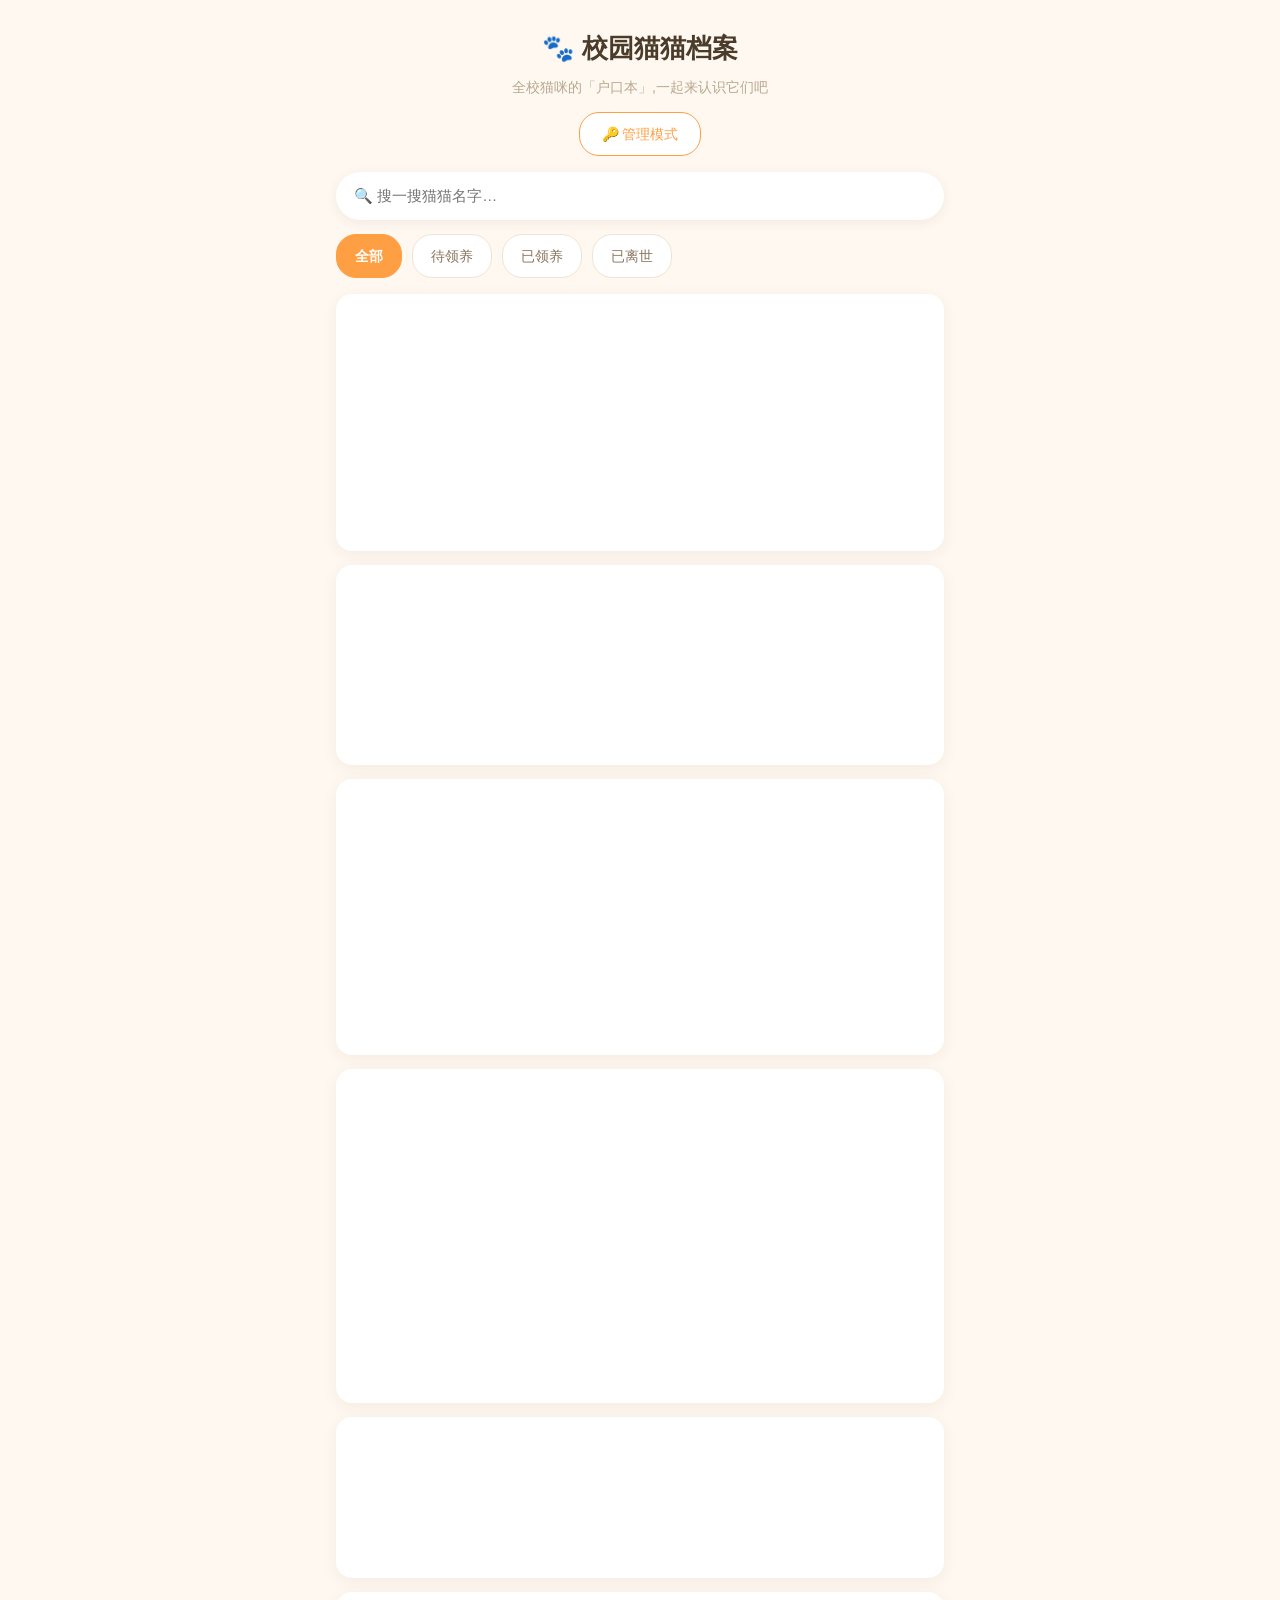
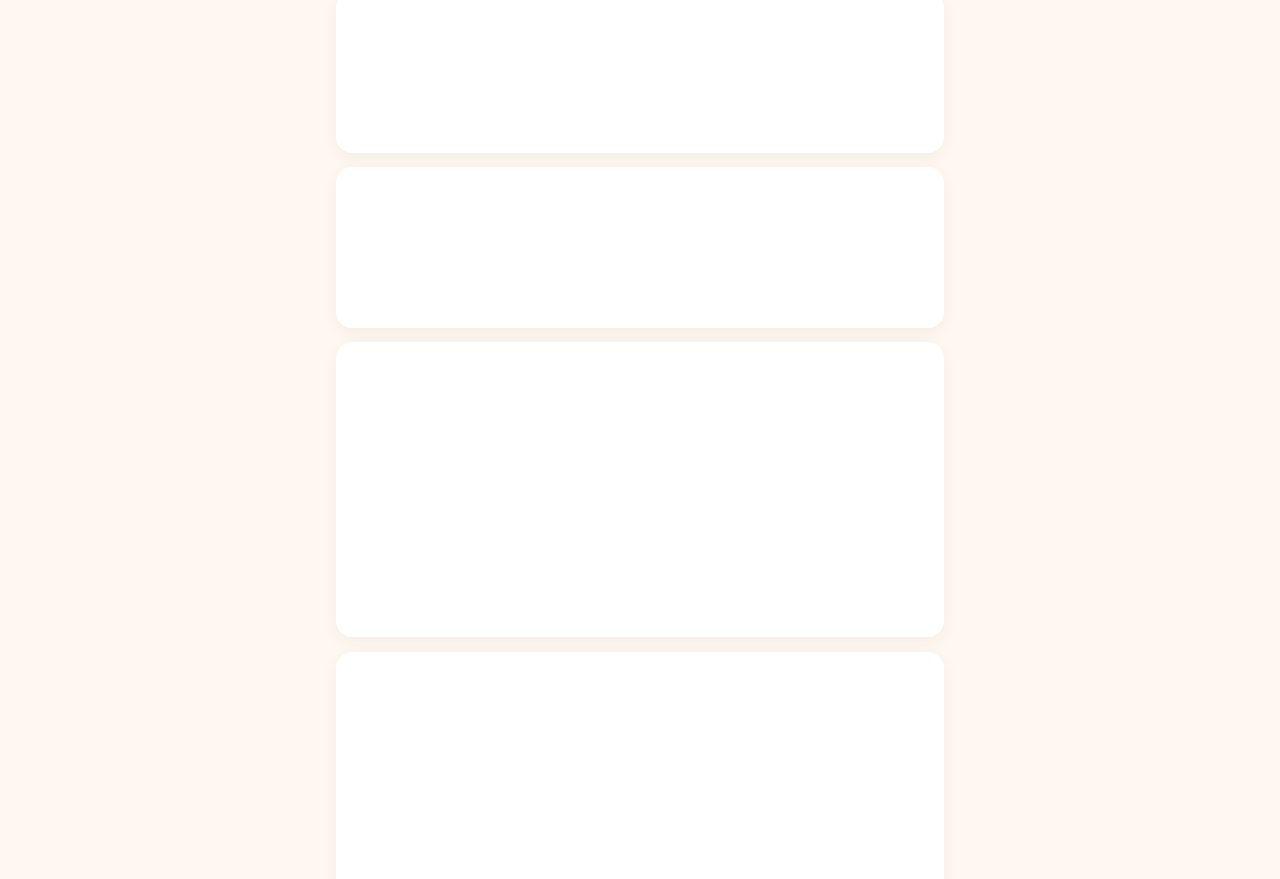
==== commit 6d3faac3: "perf: 优化移动端图片加载" ====
--- a/index.html
+++ b/index.html
@@ -1,104 +1,104 @@
-<!DOCTYPE html>
-<html lang="zh-CN">
-<head>
+<!DOCTYPE html>
+<html lang="zh-CN">
+<head>
     <meta charset="UTF-8">
-    <meta name="format-detection" content="telephone=no, email=no, address=no">
-    <meta name="viewport" content="width=device-width, initial-scale=1.0, viewport-fit=cover">
-    <meta name="description" content="校园猫猫档案 - 全校猫咪的户口本,认识每一只校园猫咪">
-    <title>🐾 校园猫猫档案</title>
-    <link rel="stylesheet" href="styles.css?v=5">
-</head>
-<body>
-
-    <header class="header">
-        <h1 class="header-title">🐾 校园猫猫档案</h1>
-        <p class="header-sub">全校猫咪的「户口本」,一起来认识它们吧</p>
-        <button class="admin-toggle" id="adminToggle">🔑 管理模式</button>
-        <button class="admin-add-btn hidden" id="adminAddBtn">➕ 新增猫咪</button>
-        <button class="admin-token-btn hidden" id="adminTokenBtn">⚙️ 设置 GitHub Token</button>
-    </header>
-
-    <!-- 设置 Token 弹层 -->
-    <div class="modal modal-narrow hidden" id="tokenModal">
-        <div class="modal-mask" id="tokenMask"></div>
-        <div class="modal-content" style="padding: 20px;">
-            <div class="form-title">⚙️ 设置 GitHub Token</div>
-            <p class="form-tip">
+    <meta name="format-detection" content="telephone=no, email=no, address=no">
+    <meta name="viewport" content="width=device-width, initial-scale=1.0, viewport-fit=cover">
+    <meta name="description" content="校园猫猫档案 - 全校猫咪的户口本,认识每一只校园猫咪">
+    <title>🐾 校园猫猫档案</title>
+    <link rel="stylesheet" href="styles.css?v=6">
+</head>
+<body>
+
+    <header class="header">
+        <h1 class="header-title">🐾 校园猫猫档案</h1>
+        <p class="header-sub">全校猫咪的「户口本」,一起来认识它们吧</p>
+        <button class="admin-toggle" id="adminToggle">🔑 管理模式</button>
+        <button class="admin-add-btn hidden" id="adminAddBtn">➕ 新增猫咪</button>
+        <button class="admin-token-btn hidden" id="adminTokenBtn">⚙️ 设置 GitHub Token</button>
+    </header>
+
+    <!-- 设置 Token 弹层 -->
+    <div class="modal modal-narrow hidden" id="tokenModal">
+        <div class="modal-mask" id="tokenMask"></div>
+        <div class="modal-content" style="padding: 20px;">
+            <div class="form-title">⚙️ 设置 GitHub Token</div>
+            <p class="form-tip">
                 创建仅限 <b>cet6-jh/campus-cat-web</b> 的 Fine-grained Personal Access Token。<br>
-                <b>Repository permissions</b>：Contents → Read and write。
-            </p>
-            <input id="tokenInput" class="form-input" type="password" placeholder="github_pat_…" autocomplete="off" autocapitalize="off" spellcheck="false" style="border:1px solid #E3D3B8;">
-            <p class="form-tip" style="margin-top: 12px; font-size: 12px;">
-                同一设备、同一浏览器只需设置一次；换设备、换浏览器或清理浏览数据后才需重新设置。Token 不会写入网站文件。
-            </p>
-            <p class="form-error hidden" id="tokenError"></p>
-            <div class="btn-row" style="margin-top: 16px;">
-                <button class="btn-ghost" id="tokenDelete">清除 Token</button>
-                <button class="btn-ghost" id="tokenCancel">取消</button>
-                <button class="btn-primary" id="tokenSave">保存 Token</button>
-            </div>
-        </div>
-    </div>
-
-    <div class="search-box">
-        <input id="searchInput" class="search-input" type="search" placeholder="🔍 搜一搜猫猫名字…" autocomplete="off">
-    </div>
-
-    <nav class="filters" id="filters">
-        <button class="chip active" data-filter="全部">全部</button>
-        <button class="chip" data-filter="待领养">待领养</button>
-        <button class="chip" data-filter="已领养">已领养</button>
-        <button class="chip" data-filter="已离世">已离世</button>
-    </nav>
-
-    <div class="loading" id="loadingBox">🐾 正在加载档案…</div>
-    <div class="error-box hidden" id="errorBox">数据加载失败</div>
-
-    <main class="list" id="catList"></main>
-
-    <div class="empty hidden" id="emptyBox">
-        <div class="empty-icon">🐱</div>
-        <p>没有找到符合条件的猫猫</p>
-    </div>
-
-    <footer class="footer">
-        <p>🔒 为保护猫咪安全,档案不含具体出没位置</p>
-        <p>🐾 校园猫猫档案 · 分享让更多人认识它们</p>
-    </footer>
-
-    <!-- 详情弹层 -->
-    <div class="modal hidden" id="detailModal">
-        <div class="modal-content" id="modalContent"></div>
-    </div>
-
-    <!-- 密码弹层 -->
-    <div class="modal modal-narrow hidden" id="passwordModal">
-        <div class="modal-content">
-            <button class="modal-close" id="passwordClose">✕</button>
-            <div style="padding: 20px;">
-                <div class="form-title">🔑 管理模式</div>
-                <p class="form-tip">输入管理员密码后可新增、编辑、删除猫猫档案</p>
-                <input id="passwordInput" class="form-input" type="password" placeholder="管理员密码" autocomplete="off" style="border:1px solid #E3D3B8;">
-                <div class="form-error hidden" id="passwordError"></div>
-                <div class="btn-row" style="margin-top: 16px;">
-                    <button class="btn-ghost" id="passwordCancel">取消</button>
-                    <button class="btn-primary" id="passwordConfirm">进入管理</button>
-                </div>
-                <div style="margin-top: 16px; padding-top: 16px; border-top: 1px dashed #F3E9D8; font-size: 12px; color: #B8A890; line-height: 1.6;">
+                <b>Repository permissions</b>：Contents → Read and write。
+            </p>
+            <input id="tokenInput" class="form-input" type="password" placeholder="github_pat_…" autocomplete="off" autocapitalize="off" spellcheck="false" style="border:1px solid #E3D3B8;">
+            <p class="form-tip" style="margin-top: 12px; font-size: 12px;">
+                同一设备、同一浏览器只需设置一次；换设备、换浏览器或清理浏览数据后才需重新设置。Token 不会写入网站文件。
+            </p>
+            <p class="form-error hidden" id="tokenError"></p>
+            <div class="btn-row" style="margin-top: 16px;">
+                <button class="btn-ghost" id="tokenDelete">清除 Token</button>
+                <button class="btn-ghost" id="tokenCancel">取消</button>
+                <button class="btn-primary" id="tokenSave">保存 Token</button>
+            </div>
+        </div>
+    </div>
+
+    <div class="search-box">
+        <input id="searchInput" class="search-input" type="search" placeholder="🔍 搜一搜猫猫名字…" autocomplete="off">
+    </div>
+
+    <nav class="filters" id="filters">
+        <button class="chip active" data-filter="全部">全部</button>
+        <button class="chip" data-filter="待领养">待领养</button>
+        <button class="chip" data-filter="已领养">已领养</button>
+        <button class="chip" data-filter="已离世">已离世</button>
+    </nav>
+
+    <div class="loading" id="loadingBox">🐾 正在加载档案…</div>
+    <div class="error-box hidden" id="errorBox">数据加载失败</div>
+
+    <main class="list" id="catList"></main>
+
+    <div class="empty hidden" id="emptyBox">
+        <div class="empty-icon">🐱</div>
+        <p>没有找到符合条件的猫猫</p>
+    </div>
+
+    <footer class="footer">
+        <p>🔒 为保护猫咪安全,档案不含具体出没位置</p>
+        <p>🐾 校园猫猫档案 · 分享让更多人认识它们</p>
+    </footer>
+
+    <!-- 详情弹层 -->
+    <div class="modal hidden" id="detailModal">
+        <div class="modal-content" id="modalContent"></div>
+    </div>
+
+    <!-- 密码弹层 -->
+    <div class="modal modal-narrow hidden" id="passwordModal">
+        <div class="modal-content">
+            <button class="modal-close" id="passwordClose">✕</button>
+            <div style="padding: 20px;">
+                <div class="form-title">🔑 管理模式</div>
+                <p class="form-tip">输入管理员密码后可新增、编辑、删除猫猫档案</p>
+                <input id="passwordInput" class="form-input" type="password" placeholder="管理员密码" autocomplete="off" style="border:1px solid #E3D3B8;">
+                <div class="form-error hidden" id="passwordError"></div>
+                <div class="btn-row" style="margin-top: 16px;">
+                    <button class="btn-ghost" id="passwordCancel">取消</button>
+                    <button class="btn-primary" id="passwordConfirm">进入管理</button>
+                </div>
+                <div style="margin-top: 16px; padding-top: 16px; border-top: 1px dashed #F3E9D8; font-size: 12px; color: #B8A890; line-height: 1.6;">
                     ⚙️ 密码只用于进入管理界面；保存资料仍需本浏览器已设置 GitHub Token。<br>
-                    Token 首次设置后会保存在本浏览器，不用每次编辑重复输入。
-                </div>
-            </div>
-        </div>
-    </div>
-
-    <!-- 编辑弹层 -->
-    <div class="modal hidden" id="editModal">
-        <div class="modal-content" id="editContent"></div>
-    </div>
-
-    <script src="config.js?v=5"></script>
-    <script src="data.js?v=5"></script>
-    <script src="app-v2.js?v=5"></script>
-</body>
+                    Token 首次设置后会保存在本浏览器，不用每次编辑重复输入。
+                </div>
+            </div>
+        </div>
+    </div>
+
+    <!-- 编辑弹层 -->
+    <div class="modal hidden" id="editModal">
+        <div class="modal-content" id="editContent"></div>
+    </div>
+
+    <script src="config.js?v=6"></script>
+    <script src="data.js?v=6"></script>
+    <script src="app-v2.js?v=6"></script>
+</body>
 </html>
--- a/styles.css
+++ b/styles.css
@@ -1,579 +1,581 @@
-/* styles.css —— 校园猫猫档案网页版样式(暖橙主题) */
-* {
-    margin: 0;
-    padding: 0;
-    box-sizing: border-box;
-    -webkit-tap-highlight-color: transparent;
-}
-
-:root {
-    --primary: #FF9F43;
-    --bg: #FFF8F0;
-    --text: #4A3B2A;
-    --text-sub: #A08D74;
-    --text-light: #B8A890;
-    --card: #FFFFFF;
-    --green: #4CAF7D;
-    --gray: #9E9E9E;
-    --blue: #8E9BC4;
-    --danger: #D9534F;
-}
-
+/* styles.css —— 校园猫猫档案网页版样式(暖橙主题) */
+* {
+    margin: 0;
+    padding: 0;
+    box-sizing: border-box;
+    -webkit-tap-highlight-color: transparent;
+}
+
+:root {
+    --primary: #FF9F43;
+    --bg: #FFF8F0;
+    --text: #4A3B2A;
+    --text-sub: #A08D74;
+    --text-light: #B8A890;
+    --card: #FFFFFF;
+    --green: #4CAF7D;
+    --gray: #9E9E9E;
+    --blue: #8E9BC4;
+    --danger: #D9534F;
+}
+
 html {
     font-size: 16px;
     -webkit-text-size-adjust: 100%;
     text-size-adjust: 100%;
-}
-
-body {
-    font-family: -apple-system, BlinkMacSystemFont, "PingFang SC", "Hiragino Sans GB",
-        "Microsoft YaHei", "Helvetica Neue", Arial, sans-serif;
-    background: var(--bg);
-    color: var(--text);
-    line-height: 1.6;
-    max-width: 640px;
-    margin: 0 auto;
-    min-height: 100vh;
-    padding-bottom: 80px;
-}
-
+}
+
+body {
+    font-family: -apple-system, BlinkMacSystemFont, "PingFang SC", "Hiragino Sans GB",
+        "Microsoft YaHei", "Helvetica Neue", Arial, sans-serif;
+    background: var(--bg);
+    color: var(--text);
+    line-height: 1.6;
+    max-width: 640px;
+    margin: 0 auto;
+    min-height: 100vh;
+    padding-bottom: 80px;
+}
+
 img { display: block; max-width: 100%; }
 button, input, textarea, select { font: inherit; }
 button { min-height: 44px; touch-action: manipulation; }
 input, textarea, select { font-size: 16px; }
-.form-tip, .form-error, .detail-value { overflow-wrap: anywhere; }
-
-.header {
-    padding: 28px 20px 16px;
-    text-align: center;
-    position: relative;
-}
-.header-title {
-    font-size: 26px;
-    font-weight: 800;
-    color: var(--text);
-}
-.header-sub {
-    margin-top: 6px;
-    font-size: 14px;
-    color: var(--text-light);
-}
-
-.admin-toggle {
-    margin-top: 14px;
-    padding: 8px 22px;
-    border-radius: 20px;
-    border: 1.5px solid var(--primary);
-    background: #fff;
-    color: var(--primary);
-    font-size: 14px;
-    cursor: pointer;
-}
-.admin-toggle.admin-active {
-    background: var(--text);
-    border-color: var(--text);
-    color: #fff;
-}
-.admin-add-btn {
-    margin-top: 10px;
-    padding: 8px 22px;
-    border-radius: 20px;
-    border: 1.5px solid var(--green);
-    background: #fff;
-    color: var(--green);
-    font-size: 14px;
-    cursor: pointer;
-    font-weight: 600;
-}
-.admin-token-btn {
-    margin-top: 8px;
-    padding: 6px 16px;
-    border-radius: 20px;
-    border: 1.5px solid #8E9BC4;
-    background: #fff;
-    color: #8E9BC4;
-    font-size: 13px;
-    cursor: pointer;
-}
-
-.search-box { padding: 0 16px 14px; }
-.search-input {
-    width: 100%;
-    padding: 12px 18px;
-    font-size: 15px;
-    border: none;
-    border-radius: 24px;
-    background: var(--card);
-    box-shadow: 0 3px 12px rgba(74, 59, 42, 0.07);
-    outline: none;
-    color: var(--text);
-}
-
-.filters {
-    display: flex;
-    gap: 10px;
-    padding: 0 16px 16px;
-    flex-wrap: wrap;
-}
-.chip {
-    padding: 7px 18px;
-    border-radius: 20px;
-    border: 1px solid #F0E4D2;
-    background: var(--card);
-    color: #8A7760;
-    font-size: 14px;
-    cursor: pointer;
-}
-.chip.active {
-    background: var(--primary);
-    border-color: var(--primary);
-    color: #fff;
-    font-weight: 600;
-}
-
-.list {
-    padding: 0 16px;
-    display: flex;
-    flex-direction: column;
-    gap: 14px;
-}
-.cat-card {
-    display: flex;
-    padding: 14px;
-    background: var(--card);
-    border-radius: 16px;
-    box-shadow: 0 4px 16px rgba(74, 59, 42, 0.06);
-    cursor: pointer;
-    position: relative;
-}
-.cat-card:active { transform: scale(0.98); }
-.cat-photo-wrap {
-    width: 100px;
-    height: 100px;
-    flex-shrink: 0;
-    border-radius: 12px;
-    overflow: hidden;
-    background: #F5EDDF;
-}
-.cat-photo {
-    width: 100%;
-    height: 100%;
-    object-fit: cover;
-}
-.cat-photo.passed { filter: grayscale(100%); opacity: 0.75; }
-.cat-info {
-    flex: 1;
-    min-width: 0;
-    margin-left: 14px;
-    display: flex;
-    flex-direction: column;
-}
-.cat-name-row {
-    display: flex;
-    align-items: center;
-    justify-content: space-between;
-    gap: 8px;
-}
-.cat-name {
-    font-size: 17px;
-    font-weight: 700;
-    overflow: hidden;
-    text-overflow: ellipsis;
-    white-space: nowrap;
-}
-.badge {
-    flex-shrink: 0;
-    font-size: 12px;
-    color: #fff;
-    padding: 2px 10px;
-    border-radius: 12px;
-}
-.badge-adoptable { background: var(--primary); }
-.badge-adopted { background: var(--green); }
-.badge-passed { background: var(--gray); }
-.badge-other { background: var(--blue); }
-.cat-title {
-    margin-top: 2px;
-    font-size: 13px;
-    color: var(--primary);
-    overflow: hidden;
-    text-overflow: ellipsis;
-    white-space: nowrap;
-}
-.cat-meta {
-    margin-top: 2px;
-    font-size: 12px;
-    color: var(--text-sub);
-}
-.cat-tags {
-    margin-top: auto;
-    padding-top: 8px;
-    display: flex;
-    flex-wrap: wrap;
-    gap: 6px;
-}
-.cat-tag {
-    font-size: 11px;
-    color: #8A7760;
-    background: #FBF3E6;
-    padding: 2px 8px;
-    border-radius: 10px;
-    max-width: 90px;
-    overflow: hidden;
-    text-overflow: ellipsis;
-    white-space: nowrap;
-}
-.card-edit {
-    position: absolute;
-    top: 10px;
-    right: 10px;
-    padding: 4px 12px;
-    background: #4A6FA5;          /* 深蓝色,跟所有徽章颜色都不同 */
-    color: #fff;
-    border: 2px solid #fff;        /* 白色边框,从照片上更醒目 */
-    border-radius: 12px;
-    font-size: 12px;
-    font-weight: 600;
-    box-shadow: 0 2px 6px rgba(0, 0, 0, 0.15);
-    cursor: pointer;
-    z-index: 5;                    /* 永远在徽章上面 */
-}
-
-.empty {
-    padding: 60px 20px;
-    text-align: center;
-    color: var(--text-light);
-}
-.empty-icon { font-size: 50px; margin-bottom: 12px; }
-
-.loading, .error-box {
-    text-align: center;
-    padding: 40px 20px;
-    color: var(--text-light);
-    font-size: 14px;
-}
-.error-box { color: var(--danger); }
-
-.modal {
-    position: fixed;
-    inset: 0;
-    background: rgba(0, 0, 0, 0.5);
-    z-index: 100;
-    display: flex;
-    align-items: flex-end;
-    justify-content: center;
-}
-.modal-narrow { align-items: center; }
-.modal-content {
-    position: relative;
-    width: 100%;
-    max-width: 640px;
-    max-height: 90vh;
-    overflow-y: auto;
-    background: var(--bg);
-    border-radius: 20px 20px 0 0;
-    animation: slideUp 0.25s ease-out;
-}
-.modal-narrow .modal-content {
-    max-width: 480px;
-    border-radius: 20px;
-    margin: 0 16px;
-    max-height: none;
-}
-@keyframes slideUp {
-    from { transform: translateY(40px); opacity: 0.6; }
-    to { transform: translateY(0); opacity: 1; }
-}
-.modal-close {
-    position: absolute;
-    top: 14px;
-    right: 14px;
-    width: 34px;
-    height: 34px;
-    border-radius: 50%;
-    background: rgba(0, 0, 0, 0.45);
-    color: #fff;
-    border: none;
-    font-size: 18px;
-    line-height: 32px;
-    text-align: center;
-    cursor: pointer;
-    z-index: 5;
-}
-
-.detail-hero {
-    position: relative;
-    height: 320px;
-    overflow: hidden;
-    background: #F5EDDF;
-}
-.detail-photo {
-    width: 100%;
-    height: 100%;
-    object-fit: cover;
-}
-.detail-photo.passed { filter: grayscale(100%); opacity: 0.7; }
-.detail-photo.placeholder {
-    width: 100%;
-    height: 100%;
-    display: flex;
-    align-items: center;
-    justify-content: center;
-    font-size: 100px;
-    background: linear-gradient(135deg, #FFE9CF 0%, #FFC98F 100%);
-    color: rgba(255, 255, 255, 0.5);
-}
-.detail-mask {
-    position: absolute;
-    left: 0;
-    right: 0;
-    bottom: 0;
-    height: 120px;
-    background: linear-gradient(transparent, rgba(0, 0, 0, 0.55));
-}
-.detail-hero-info {
-    position: absolute;
-    left: 20px;
-    right: 20px;
-    bottom: 16px;
-    color: #fff;
-}
-.detail-name-row {
-    display: flex;
-    align-items: center;
-    gap: 10px;
-}
-.detail-name {
-    font-size: 26px;
-    font-weight: 800;
-    text-shadow: 0 2px 8px rgba(0, 0, 0, 0.4);
-}
-.detail-title {
-    margin-top: 4px;
-    font-size: 15px;
-    color: #FFE9CF;
-    text-shadow: 0 2px 6px rgba(0, 0, 0, 0.4);
-}
-.detail-card {
-    background: var(--card);
-    border-radius: 16px;
-    padding: 16px 18px;
-    margin: 14px 16px 0;
-    box-shadow: 0 4px 16px rgba(74, 59, 42, 0.05);
-}
-.detail-section-title {
-    font-size: 15px;
-    font-weight: 700;
-    margin-bottom: 10px;
-}
-.detail-info-row {
-    display: flex;
-    padding: 7px 0;
-    border-bottom: 1px dashed #F3E9D8;
-    font-size: 14px;
-}
-.detail-info-row:last-child { border-bottom: none; }
-.detail-label { width: 96px; color: var(--text-sub); flex-shrink: 0; }
-.detail-value { flex: 1; }
-.detail-value.neutered-yes { color: var(--green); font-weight: 600; }
-.detail-value.neutered-no { color: #E5734F; font-weight: 600; }
-
-.detail-tags {
-    display: flex;
-    flex-wrap: wrap;
-    gap: 8px;
-}
-.detail-tag {
-    background: #FFF1DC;
-    color: #C97B2D;
-    font-size: 13px;
-    padding: 5px 14px;
-    border-radius: 16px;
-}
-
-.story-item {
-    display: flex;
-    align-items: flex-start;
-    margin-bottom: 8px;
-    font-size: 14px;
-}
-.story-dot { margin-right: 8px; flex-shrink: 0; }
-
-.detail-source {
-    margin: 12px 16px 0;
-    font-size: 12px;
-    color: var(--text-light);
-}
-.memorial {
-    margin: 14px 16px;
-    padding: 14px;
-    background: #F3F0EB;
-    border-radius: 12px;
-    text-align: center;
-    color: #9A8F80;
-    font-size: 13px;
-}
-
-.form-card {
-    background: var(--card);
-    border-radius: 16px;
-    padding: 20px;
-}
-.form-title {
-    font-size: 18px;
-    font-weight: 700;
-    margin-bottom: 14px;
-}
-.form-tip {
-    font-size: 13px;
-    color: var(--text-sub);
-    margin-bottom: 16px;
-}
-.form-error {
-    color: var(--danger);
-    font-size: 13px;
-    margin-top: 10px;
-    padding: 10px;
-    background: #FFF7F7;
-    border-radius: 8px;
-}
-.form-row {
-    display: flex;
-    align-items: center;
-    min-height: 50px;
-    border-bottom: 1px dashed #F3E9D8;
-}
-.form-row:last-child { border-bottom: none; }
-.form-row-switch { justify-content: space-between; }
-.form-label {
-    width: 96px;
-    color: var(--text-sub);
-    font-size: 14px;
-    flex-shrink: 0;
-}
-.form-input, .form-select, .form-textarea {
-    flex: 1;
-    border: 1px solid transparent;
-    border-radius: 8px;
-    padding: 8px 10px;
-    font-size: 14px;
-    color: var(--text);
-    background: transparent;
-    font-family: inherit;
-    outline: none;
-    min-width: 0;
-}
-.form-input:focus, .form-select:focus, .form-textarea:focus {
-    border-color: var(--primary);
-    background: #FFFCF7;
-}
-.form-textarea {
-    width: 100%;
-    margin-top: 6px;
-    min-height: 80px;
-    resize: vertical;
-    box-sizing: border-box;
-}
-.form-block {
-    padding: 12px 0;
-    border-bottom: 1px dashed #F3E9D8;
-}
-.form-block:last-child { border-bottom: none; }
-.required { color: var(--danger); }
-.form-hint { font-size: 12px; color: var(--text-light); }
-
-.photo-grid {
-    display: grid;
-    grid-template-columns: repeat(3, 1fr);
-    gap: 10px;
-    margin-bottom: 12px;
-}
-.photo-grid-item {
-    position: relative;
-    aspect-ratio: 1/1;
-    border-radius: 12px;
-    overflow: hidden;
-    background: #F5EDDF;
-}
-.photo-grid-img {
-    width: 100%;
-    height: 100%;
-    object-fit: cover;
-}
-.photo-grid-del {
-    position: absolute;
-    top: 4px;
-    right: 4px;
-    width: 28px;
-    height: 28px;
-    border-radius: 50%;
-    background: rgba(0, 0, 0, 0.55);
-    color: #fff;
-    border: none;
-    font-size: 14px;
-    line-height: 26px;
-    text-align: center;
-    cursor: pointer;
-}
-.photo-add-btn {
-    aspect-ratio: 1/1;
-    display: flex;
-    flex-direction: column;
-    align-items: center;
-    justify-content: center;
-    border: 2px dashed #E3D3B8;
-    border-radius: 12px;
-    background: #FFFCF7;
-    color: var(--text-light);
-    cursor: pointer;
-    font-size: 13px;
-}
-.photo-add-btn span:first-child {
-    font-size: 36px;
-    line-height: 1;
-}
-
-.btn-row {
-    display: flex;
-    gap: 12px;
-    margin-top: 18px;
-    justify-content: flex-end;
-}
-.btn-primary {
-    padding: 10px 24px;
-    border: none;
-    border-radius: 22px;
-    background: var(--primary);
-    color: #fff;
-    font-size: 14px;
-    font-weight: 600;
-    cursor: pointer;
-}
-.btn-primary:disabled { opacity: 0.6; cursor: not-allowed; }
-.btn-ghost {
-    padding: 10px 20px;
-    border-radius: 22px;
-    border: 1.5px solid #E3D3B8;
-    background: #fff;
-    color: #8A7760;
-    font-size: 14px;
-    cursor: pointer;
-}
-.btn-danger {
-    border-color: #F5C6C3;
-    color: var(--danger);
-    background: #FFF7F6;
-}
-
-.footer {
-    margin-top: 40px;
-    padding: 20px;
-    text-align: center;
-    color: var(--text-light);
-    font-size: 12px;
-}
-.footer p + p { margin-top: 4px; }
-
+.form-tip, .form-error, .detail-value { overflow-wrap: anywhere; }
+
+.header {
+    padding: 28px 20px 16px;
+    text-align: center;
+    position: relative;
+}
+.header-title {
+    font-size: 26px;
+    font-weight: 800;
+    color: var(--text);
+}
+.header-sub {
+    margin-top: 6px;
+    font-size: 14px;
+    color: var(--text-light);
+}
+
+.admin-toggle {
+    margin-top: 14px;
+    padding: 8px 22px;
+    border-radius: 20px;
+    border: 1.5px solid var(--primary);
+    background: #fff;
+    color: var(--primary);
+    font-size: 14px;
+    cursor: pointer;
+}
+.admin-toggle.admin-active {
+    background: var(--text);
+    border-color: var(--text);
+    color: #fff;
+}
+.admin-add-btn {
+    margin-top: 10px;
+    padding: 8px 22px;
+    border-radius: 20px;
+    border: 1.5px solid var(--green);
+    background: #fff;
+    color: var(--green);
+    font-size: 14px;
+    cursor: pointer;
+    font-weight: 600;
+}
+.admin-token-btn {
+    margin-top: 8px;
+    padding: 6px 16px;
+    border-radius: 20px;
+    border: 1.5px solid #8E9BC4;
+    background: #fff;
+    color: #8E9BC4;
+    font-size: 13px;
+    cursor: pointer;
+}
+
+.search-box { padding: 0 16px 14px; }
+.search-input {
+    width: 100%;
+    padding: 12px 18px;
+    font-size: 15px;
+    border: none;
+    border-radius: 24px;
+    background: var(--card);
+    box-shadow: 0 3px 12px rgba(74, 59, 42, 0.07);
+    outline: none;
+    color: var(--text);
+}
+
+.filters {
+    display: flex;
+    gap: 10px;
+    padding: 0 16px 16px;
+    flex-wrap: wrap;
+}
+.chip {
+    padding: 7px 18px;
+    border-radius: 20px;
+    border: 1px solid #F0E4D2;
+    background: var(--card);
+    color: #8A7760;
+    font-size: 14px;
+    cursor: pointer;
+}
+.chip.active {
+    background: var(--primary);
+    border-color: var(--primary);
+    color: #fff;
+    font-weight: 600;
+}
+
+.list {
+    padding: 0 16px;
+    display: flex;
+    flex-direction: column;
+    gap: 14px;
+}
+.cat-card {
+    display: flex;
+    content-visibility: auto;
+    contain-intrinsic-size: 128px;
+    padding: 14px;
+    background: var(--card);
+    border-radius: 16px;
+    box-shadow: 0 4px 16px rgba(74, 59, 42, 0.06);
+    cursor: pointer;
+    position: relative;
+}
+.cat-card:active { transform: scale(0.98); }
+.cat-photo-wrap {
+    width: 100px;
+    height: 100px;
+    flex-shrink: 0;
+    border-radius: 12px;
+    overflow: hidden;
+    background: #F5EDDF;
+}
+.cat-photo {
+    width: 100%;
+    height: 100%;
+    object-fit: cover;
+}
+.cat-photo.passed { filter: grayscale(100%); opacity: 0.75; }
+.cat-info {
+    flex: 1;
+    min-width: 0;
+    margin-left: 14px;
+    display: flex;
+    flex-direction: column;
+}
+.cat-name-row {
+    display: flex;
+    align-items: center;
+    justify-content: space-between;
+    gap: 8px;
+}
+.cat-name {
+    font-size: 17px;
+    font-weight: 700;
+    overflow: hidden;
+    text-overflow: ellipsis;
+    white-space: nowrap;
+}
+.badge {
+    flex-shrink: 0;
+    font-size: 12px;
+    color: #fff;
+    padding: 2px 10px;
+    border-radius: 12px;
+}
+.badge-adoptable { background: var(--primary); }
+.badge-adopted { background: var(--green); }
+.badge-passed { background: var(--gray); }
+.badge-other { background: var(--blue); }
+.cat-title {
+    margin-top: 2px;
+    font-size: 13px;
+    color: var(--primary);
+    overflow: hidden;
+    text-overflow: ellipsis;
+    white-space: nowrap;
+}
+.cat-meta {
+    margin-top: 2px;
+    font-size: 12px;
+    color: var(--text-sub);
+}
+.cat-tags {
+    margin-top: auto;
+    padding-top: 8px;
+    display: flex;
+    flex-wrap: wrap;
+    gap: 6px;
+}
+.cat-tag {
+    font-size: 11px;
+    color: #8A7760;
+    background: #FBF3E6;
+    padding: 2px 8px;
+    border-radius: 10px;
+    max-width: 90px;
+    overflow: hidden;
+    text-overflow: ellipsis;
+    white-space: nowrap;
+}
+.card-edit {
+    position: absolute;
+    top: 10px;
+    right: 10px;
+    padding: 4px 12px;
+    background: #4A6FA5;          /* 深蓝色,跟所有徽章颜色都不同 */
+    color: #fff;
+    border: 2px solid #fff;        /* 白色边框,从照片上更醒目 */
+    border-radius: 12px;
+    font-size: 12px;
+    font-weight: 600;
+    box-shadow: 0 2px 6px rgba(0, 0, 0, 0.15);
+    cursor: pointer;
+    z-index: 5;                    /* 永远在徽章上面 */
+}
+
+.empty {
+    padding: 60px 20px;
+    text-align: center;
+    color: var(--text-light);
+}
+.empty-icon { font-size: 50px; margin-bottom: 12px; }
+
+.loading, .error-box {
+    text-align: center;
+    padding: 40px 20px;
+    color: var(--text-light);
+    font-size: 14px;
+}
+.error-box { color: var(--danger); }
+
+.modal {
+    position: fixed;
+    inset: 0;
+    background: rgba(0, 0, 0, 0.5);
+    z-index: 100;
+    display: flex;
+    align-items: flex-end;
+    justify-content: center;
+}
+.modal-narrow { align-items: center; }
+.modal-content {
+    position: relative;
+    width: 100%;
+    max-width: 640px;
+    max-height: 90vh;
+    overflow-y: auto;
+    background: var(--bg);
+    border-radius: 20px 20px 0 0;
+    animation: slideUp 0.25s ease-out;
+}
+.modal-narrow .modal-content {
+    max-width: 480px;
+    border-radius: 20px;
+    margin: 0 16px;
+    max-height: none;
+}
+@keyframes slideUp {
+    from { transform: translateY(40px); opacity: 0.6; }
+    to { transform: translateY(0); opacity: 1; }
+}
+.modal-close {
+    position: absolute;
+    top: 14px;
+    right: 14px;
+    width: 34px;
+    height: 34px;
+    border-radius: 50%;
+    background: rgba(0, 0, 0, 0.45);
+    color: #fff;
+    border: none;
+    font-size: 18px;
+    line-height: 32px;
+    text-align: center;
+    cursor: pointer;
+    z-index: 5;
+}
+
+.detail-hero {
+    position: relative;
+    height: 320px;
+    overflow: hidden;
+    background: #F5EDDF;
+}
+.detail-photo {
+    width: 100%;
+    height: 100%;
+    object-fit: cover;
+}
+.detail-photo.passed { filter: grayscale(100%); opacity: 0.7; }
+.detail-photo.placeholder {
+    width: 100%;
+    height: 100%;
+    display: flex;
+    align-items: center;
+    justify-content: center;
+    font-size: 100px;
+    background: linear-gradient(135deg, #FFE9CF 0%, #FFC98F 100%);
+    color: rgba(255, 255, 255, 0.5);
+}
+.detail-mask {
+    position: absolute;
+    left: 0;
+    right: 0;
+    bottom: 0;
+    height: 120px;
+    background: linear-gradient(transparent, rgba(0, 0, 0, 0.55));
+}
+.detail-hero-info {
+    position: absolute;
+    left: 20px;
+    right: 20px;
+    bottom: 16px;
+    color: #fff;
+}
+.detail-name-row {
+    display: flex;
+    align-items: center;
+    gap: 10px;
+}
+.detail-name {
+    font-size: 26px;
+    font-weight: 800;
+    text-shadow: 0 2px 8px rgba(0, 0, 0, 0.4);
+}
+.detail-title {
+    margin-top: 4px;
+    font-size: 15px;
+    color: #FFE9CF;
+    text-shadow: 0 2px 6px rgba(0, 0, 0, 0.4);
+}
+.detail-card {
+    background: var(--card);
+    border-radius: 16px;
+    padding: 16px 18px;
+    margin: 14px 16px 0;
+    box-shadow: 0 4px 16px rgba(74, 59, 42, 0.05);
+}
+.detail-section-title {
+    font-size: 15px;
+    font-weight: 700;
+    margin-bottom: 10px;
+}
+.detail-info-row {
+    display: flex;
+    padding: 7px 0;
+    border-bottom: 1px dashed #F3E9D8;
+    font-size: 14px;
+}
+.detail-info-row:last-child { border-bottom: none; }
+.detail-label { width: 96px; color: var(--text-sub); flex-shrink: 0; }
+.detail-value { flex: 1; }
+.detail-value.neutered-yes { color: var(--green); font-weight: 600; }
+.detail-value.neutered-no { color: #E5734F; font-weight: 600; }
+
+.detail-tags {
+    display: flex;
+    flex-wrap: wrap;
+    gap: 8px;
+}
+.detail-tag {
+    background: #FFF1DC;
+    color: #C97B2D;
+    font-size: 13px;
+    padding: 5px 14px;
+    border-radius: 16px;
+}
+
+.story-item {
+    display: flex;
+    align-items: flex-start;
+    margin-bottom: 8px;
+    font-size: 14px;
+}
+.story-dot { margin-right: 8px; flex-shrink: 0; }
+
+.detail-source {
+    margin: 12px 16px 0;
+    font-size: 12px;
+    color: var(--text-light);
+}
+.memorial {
+    margin: 14px 16px;
+    padding: 14px;
+    background: #F3F0EB;
+    border-radius: 12px;
+    text-align: center;
+    color: #9A8F80;
+    font-size: 13px;
+}
+
+.form-card {
+    background: var(--card);
+    border-radius: 16px;
+    padding: 20px;
+}
+.form-title {
+    font-size: 18px;
+    font-weight: 700;
+    margin-bottom: 14px;
+}
+.form-tip {
+    font-size: 13px;
+    color: var(--text-sub);
+    margin-bottom: 16px;
+}
+.form-error {
+    color: var(--danger);
+    font-size: 13px;
+    margin-top: 10px;
+    padding: 10px;
+    background: #FFF7F7;
+    border-radius: 8px;
+}
+.form-row {
+    display: flex;
+    align-items: center;
+    min-height: 50px;
+    border-bottom: 1px dashed #F3E9D8;
+}
+.form-row:last-child { border-bottom: none; }
+.form-row-switch { justify-content: space-between; }
+.form-label {
+    width: 96px;
+    color: var(--text-sub);
+    font-size: 14px;
+    flex-shrink: 0;
+}
+.form-input, .form-select, .form-textarea {
+    flex: 1;
+    border: 1px solid transparent;
+    border-radius: 8px;
+    padding: 8px 10px;
+    font-size: 14px;
+    color: var(--text);
+    background: transparent;
+    font-family: inherit;
+    outline: none;
+    min-width: 0;
+}
+.form-input:focus, .form-select:focus, .form-textarea:focus {
+    border-color: var(--primary);
+    background: #FFFCF7;
+}
+.form-textarea {
+    width: 100%;
+    margin-top: 6px;
+    min-height: 80px;
+    resize: vertical;
+    box-sizing: border-box;
+}
+.form-block {
+    padding: 12px 0;
+    border-bottom: 1px dashed #F3E9D8;
+}
+.form-block:last-child { border-bottom: none; }
+.required { color: var(--danger); }
+.form-hint { font-size: 12px; color: var(--text-light); }
+
+.photo-grid {
+    display: grid;
+    grid-template-columns: repeat(3, 1fr);
+    gap: 10px;
+    margin-bottom: 12px;
+}
+.photo-grid-item {
+    position: relative;
+    aspect-ratio: 1/1;
+    border-radius: 12px;
+    overflow: hidden;
+    background: #F5EDDF;
+}
+.photo-grid-img {
+    width: 100%;
+    height: 100%;
+    object-fit: cover;
+}
+.photo-grid-del {
+    position: absolute;
+    top: 4px;
+    right: 4px;
+    width: 28px;
+    height: 28px;
+    border-radius: 50%;
+    background: rgba(0, 0, 0, 0.55);
+    color: #fff;
+    border: none;
+    font-size: 14px;
+    line-height: 26px;
+    text-align: center;
+    cursor: pointer;
+}
+.photo-add-btn {
+    aspect-ratio: 1/1;
+    display: flex;
+    flex-direction: column;
+    align-items: center;
+    justify-content: center;
+    border: 2px dashed #E3D3B8;
+    border-radius: 12px;
+    background: #FFFCF7;
+    color: var(--text-light);
+    cursor: pointer;
+    font-size: 13px;
+}
+.photo-add-btn span:first-child {
+    font-size: 36px;
+    line-height: 1;
+}
+
+.btn-row {
+    display: flex;
+    gap: 12px;
+    margin-top: 18px;
+    justify-content: flex-end;
+}
+.btn-primary {
+    padding: 10px 24px;
+    border: none;
+    border-radius: 22px;
+    background: var(--primary);
+    color: #fff;
+    font-size: 14px;
+    font-weight: 600;
+    cursor: pointer;
+}
+.btn-primary:disabled { opacity: 0.6; cursor: not-allowed; }
+.btn-ghost {
+    padding: 10px 20px;
+    border-radius: 22px;
+    border: 1.5px solid #E3D3B8;
+    background: #fff;
+    color: #8A7760;
+    font-size: 14px;
+    cursor: pointer;
+}
+.btn-danger {
+    border-color: #F5C6C3;
+    color: var(--danger);
+    background: #FFF7F6;
+}
+
+.footer {
+    margin-top: 40px;
+    padding: 20px;
+    text-align: center;
+    color: var(--text-light);
+    font-size: 12px;
+}
+.footer p + p { margin-top: 4px; }
+
 .hidden { display: none !important; }
 
 /* 小屏幕与移动浏览器适配 */
